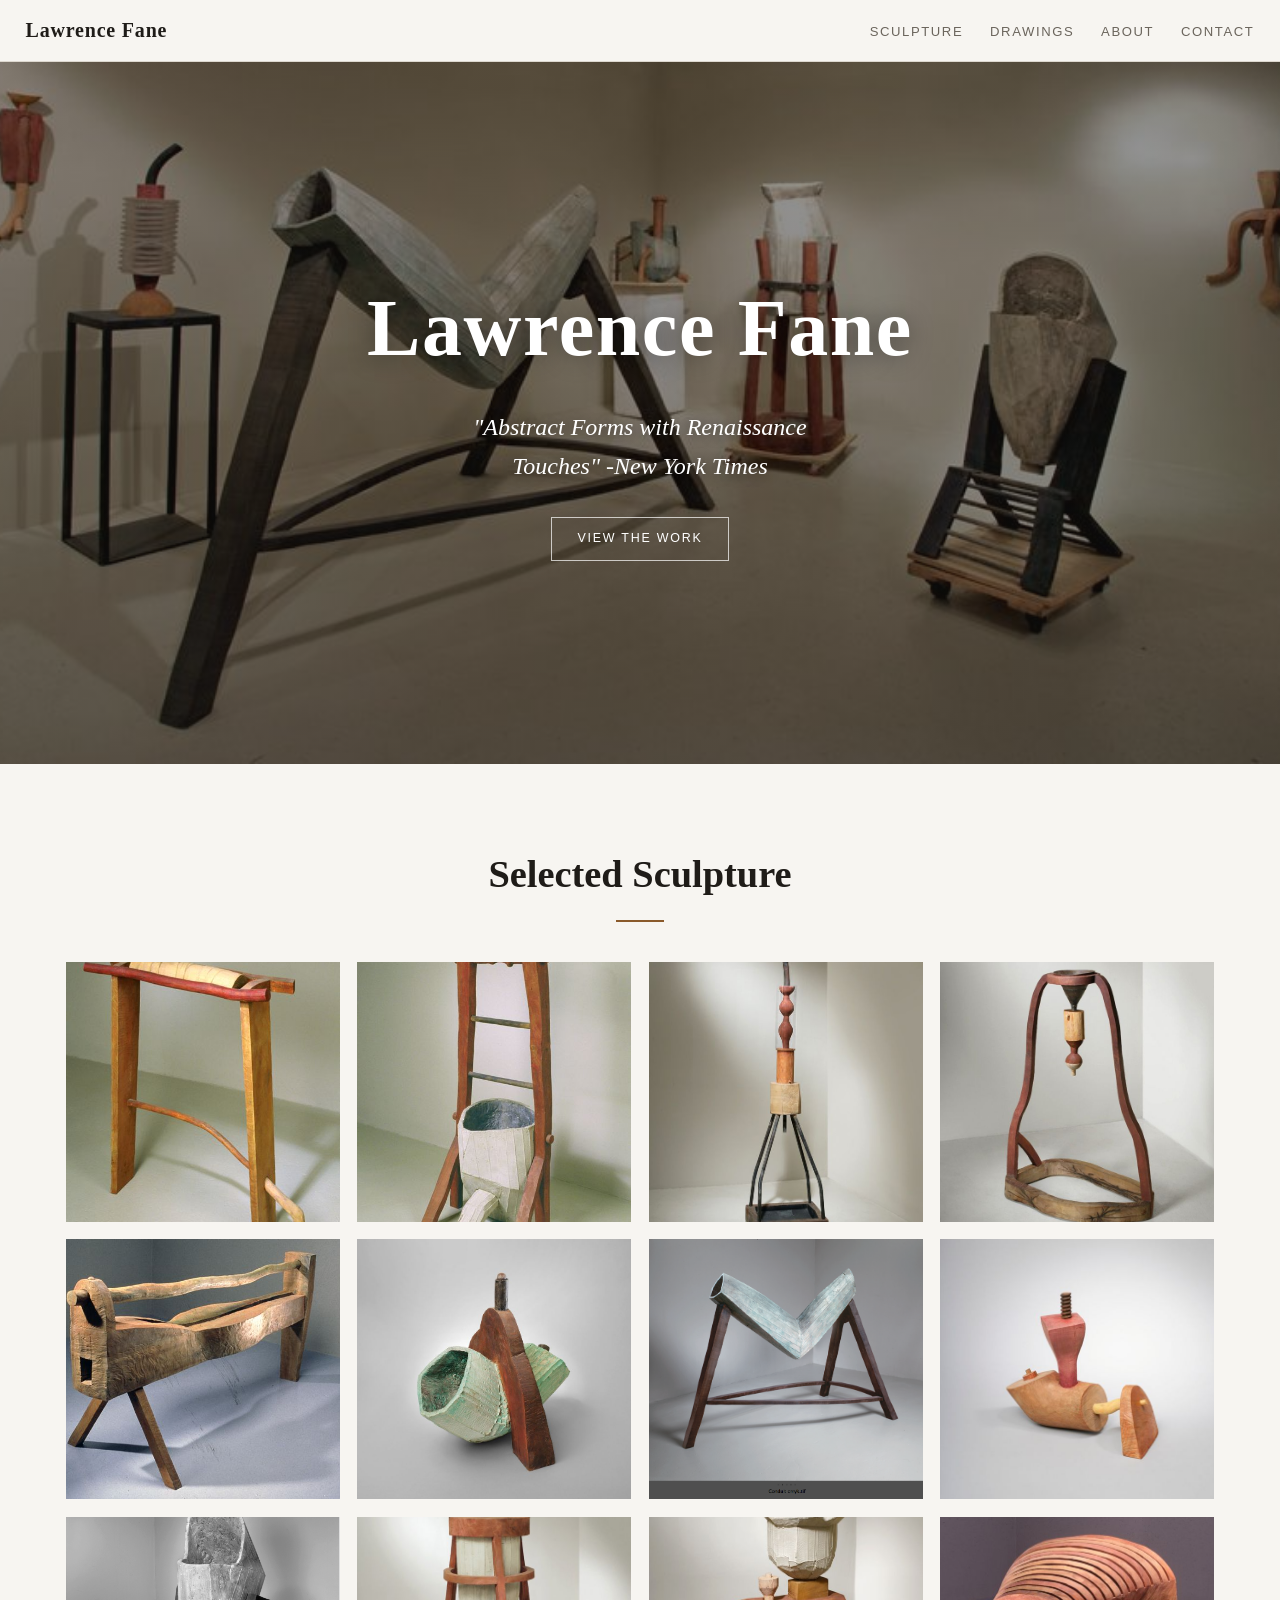
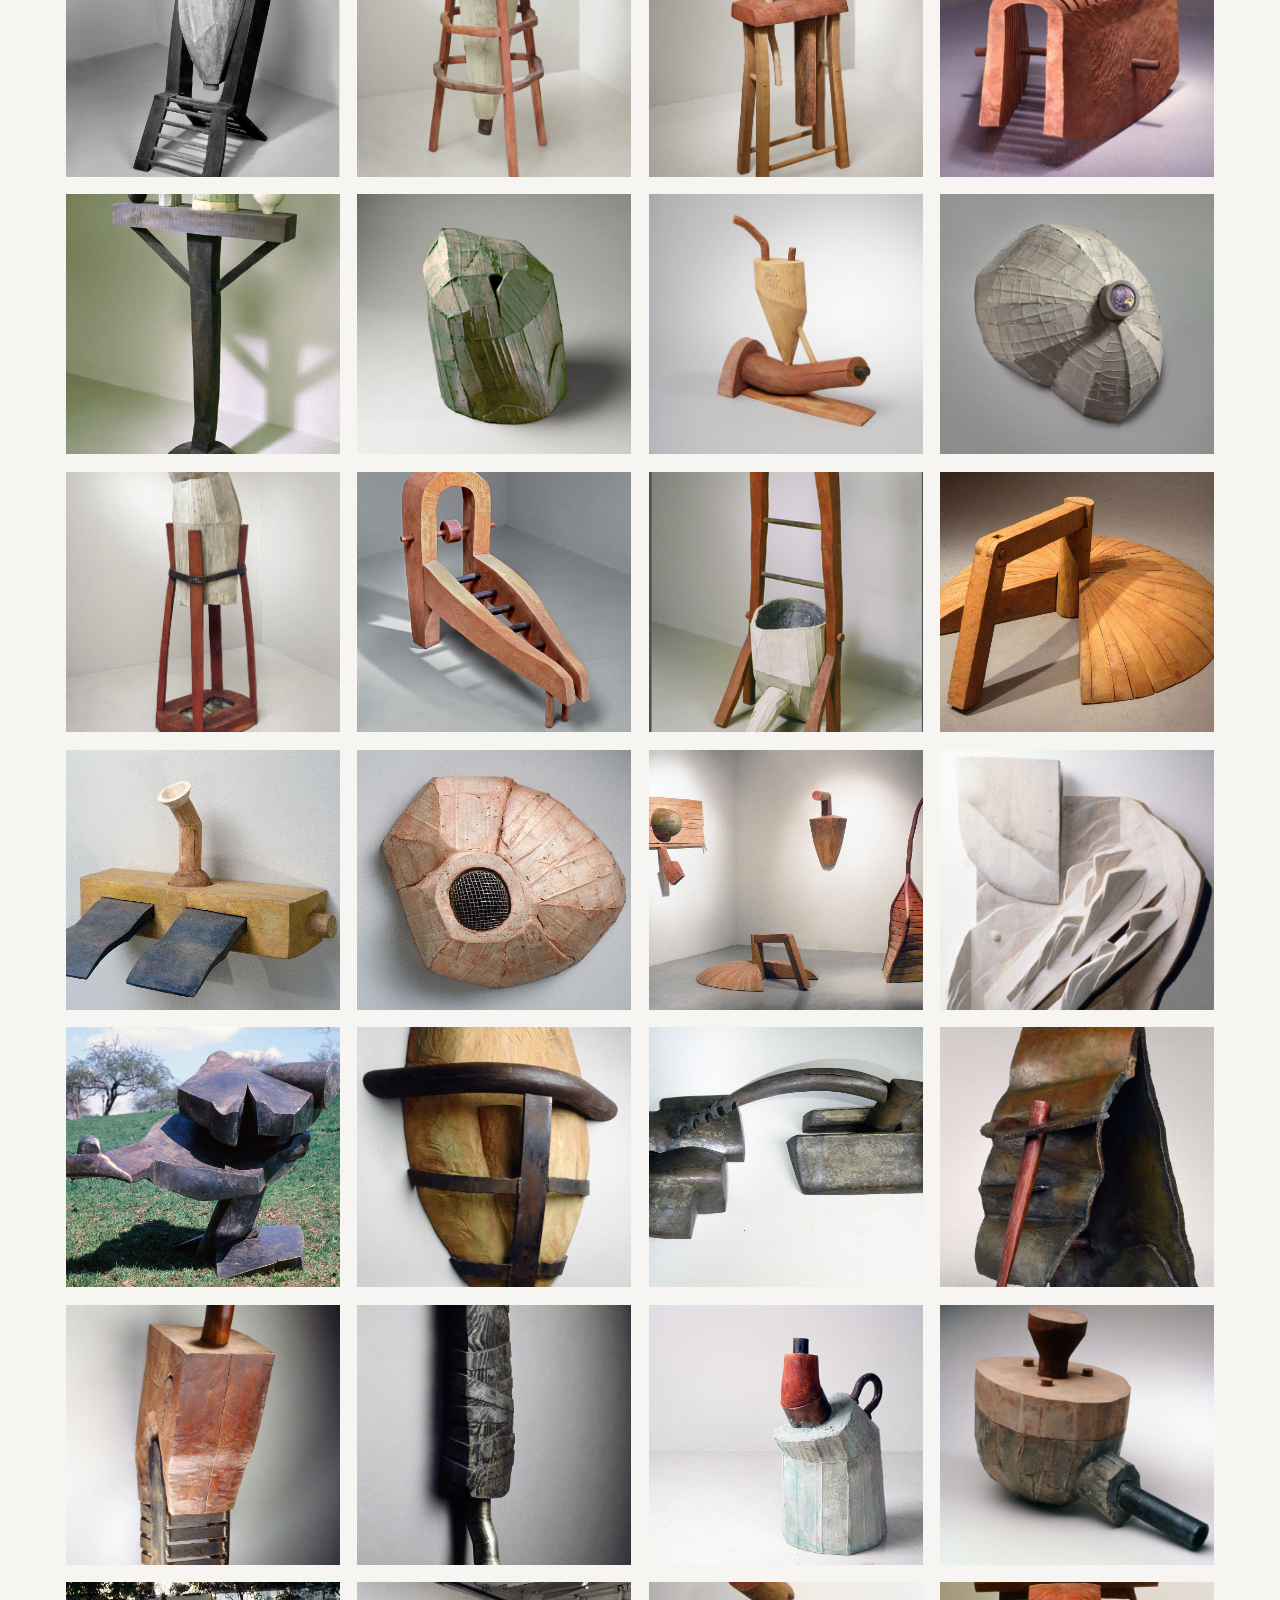
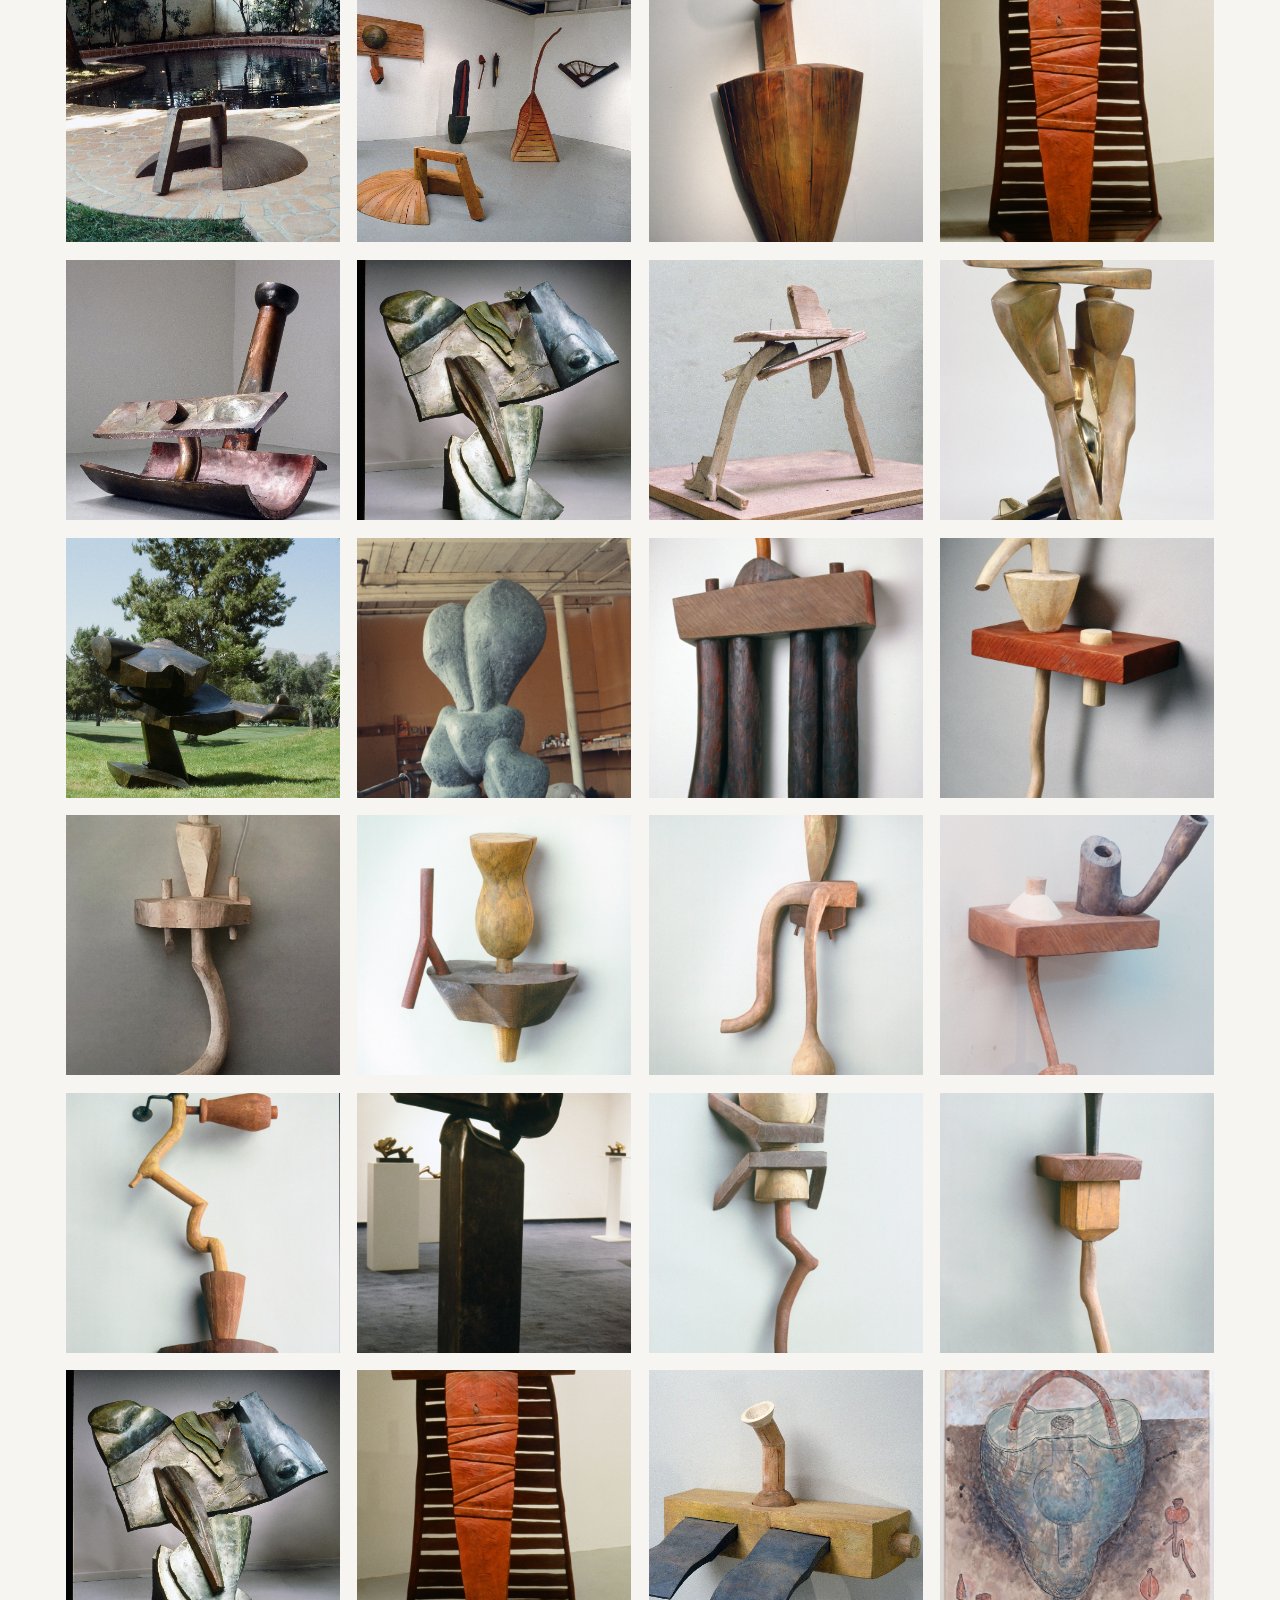
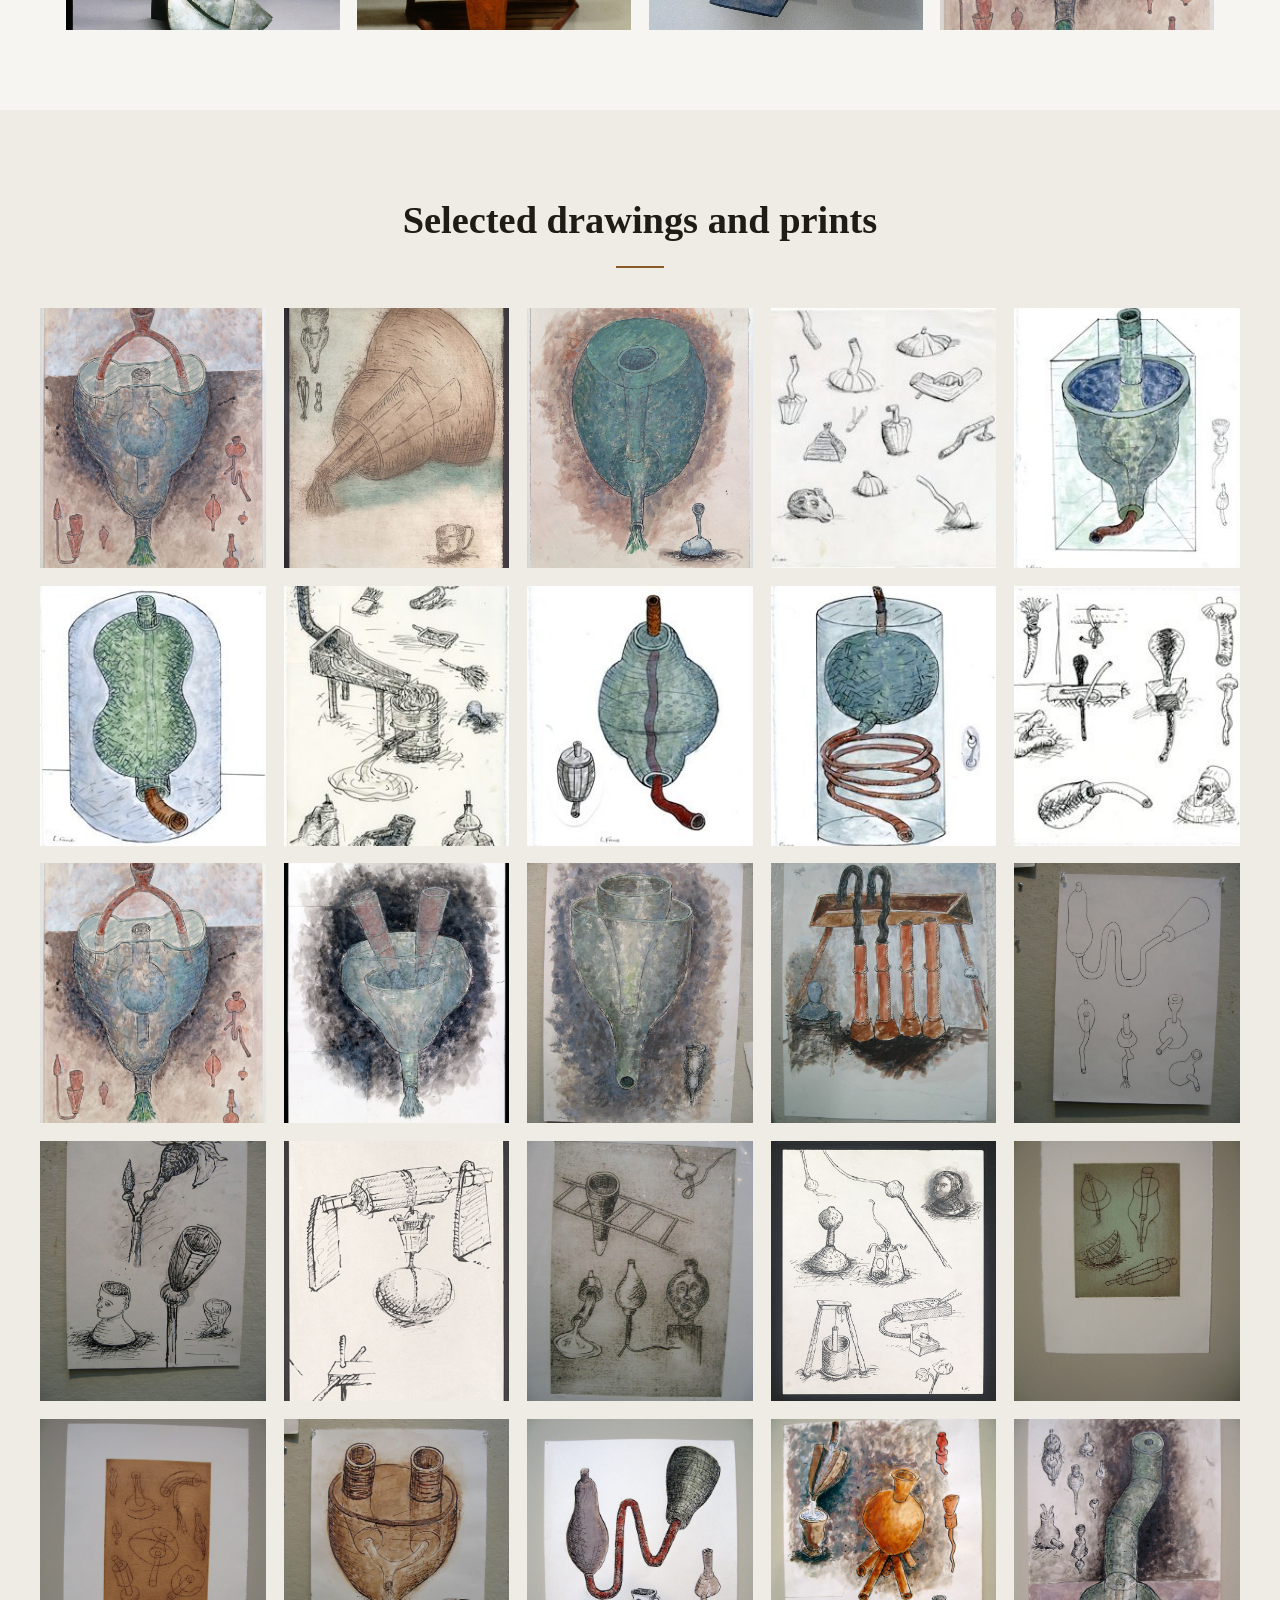
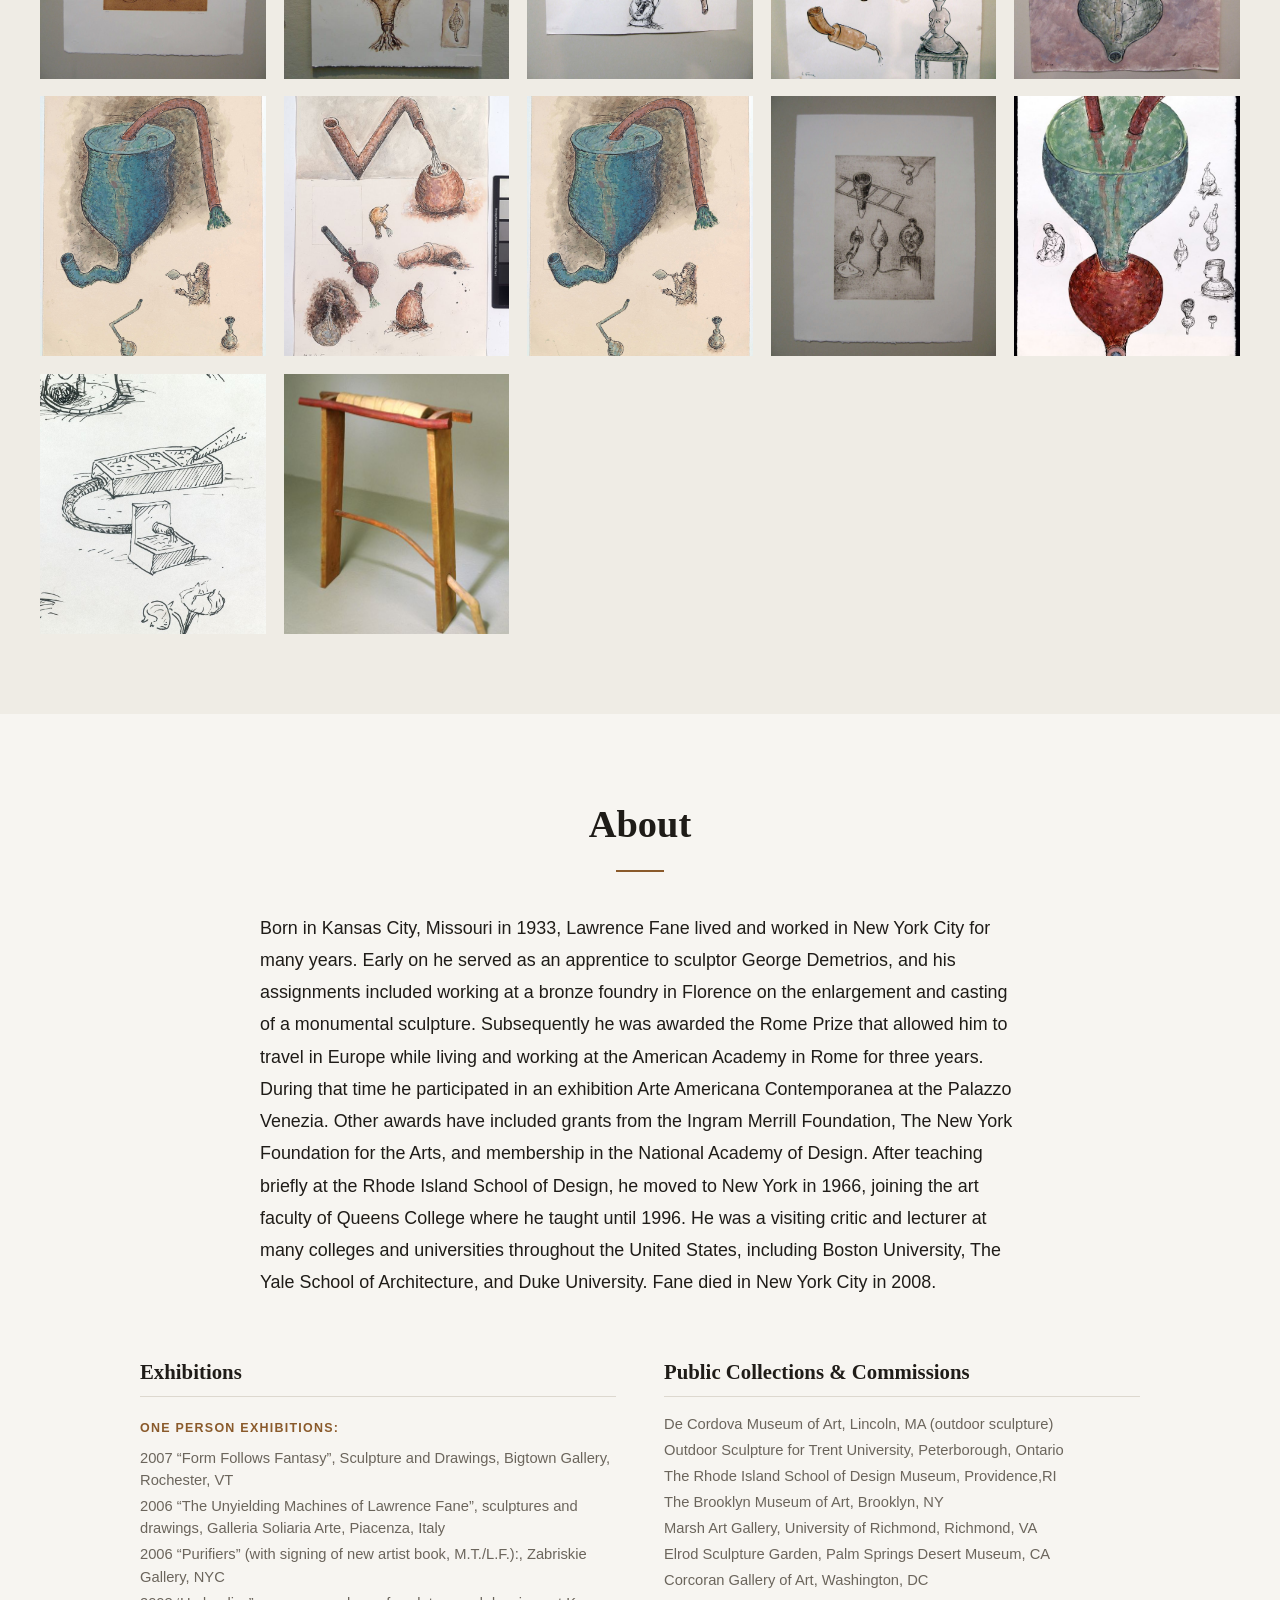
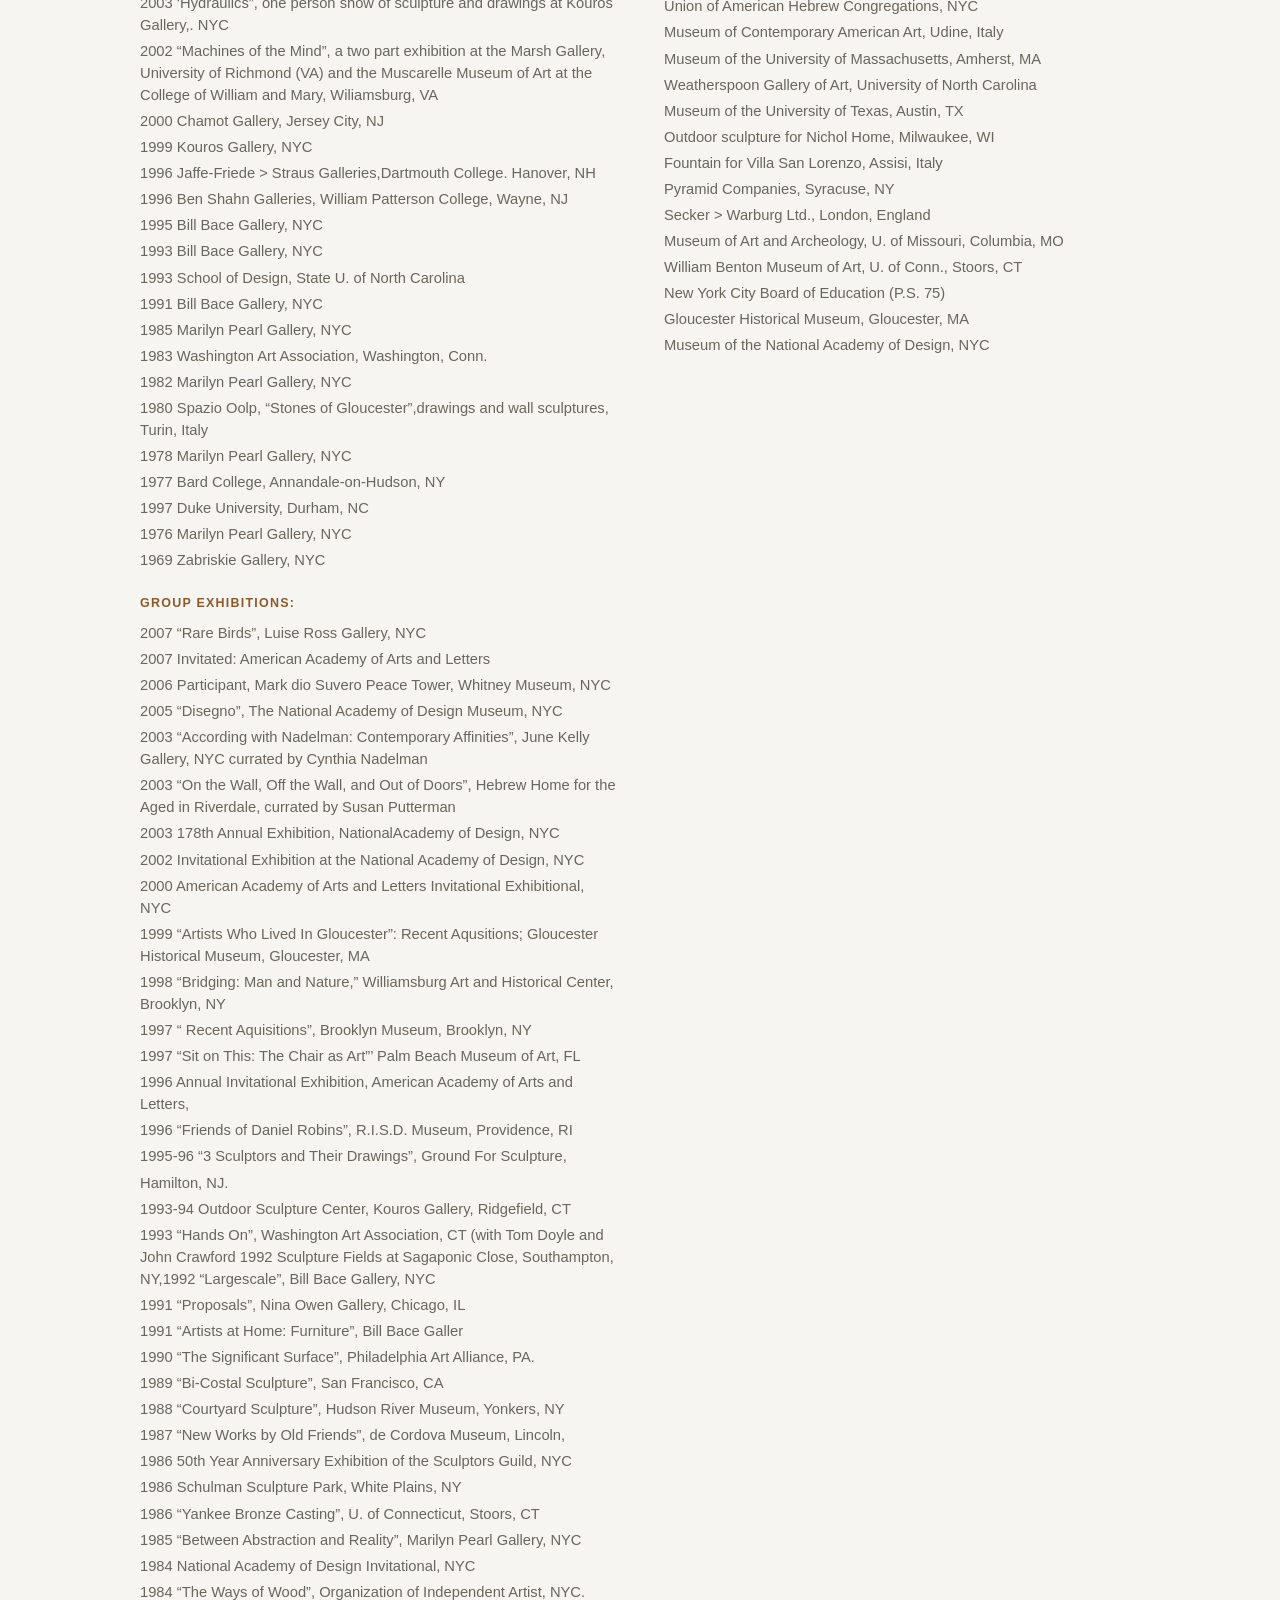
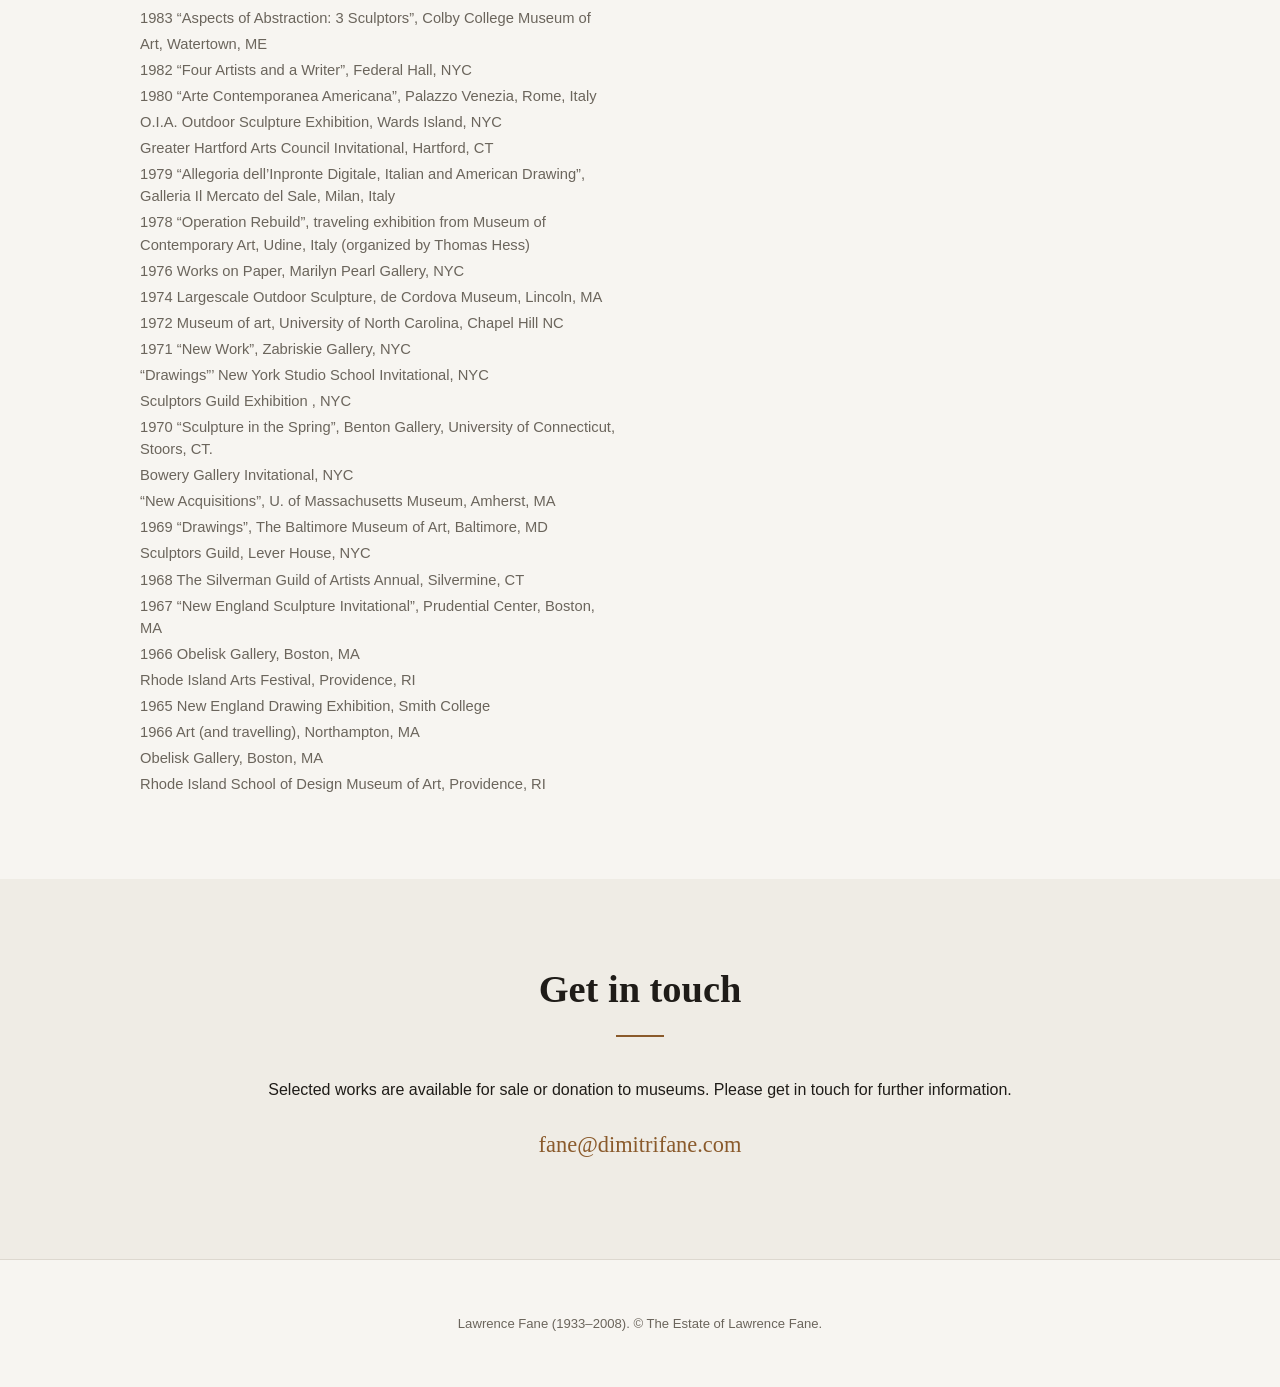
==== docs/index.html @ 4e397dea "Move published site from site/ to docs/ for GitHub Pages Rename site/ to docs/ so GitHub Pages can s" ====
<!DOCTYPE html>
<html lang="en">
<head>
  <meta charset="utf-8">
  <meta name="viewport" content="width=device-width, initial-scale=1">
  <title>Lawrence Fane — Sculptor</title>
  <meta name="description" content="The sculpture and drawings of Lawrence Fane (1933–2008).">
  <link rel="stylesheet" href="styles.css">
</head>
<body>
  <header class="site-header">
    <a class="brand" href="#home">Lawrence Fane</a>
    <nav class="nav">
      <a href="#sculpture">Sculpture</a>
      <a href="#drawings">Drawings</a>
      <a href="#about">About</a>
      <a href="#contact">Contact</a>
    </nav>
  </header>

  <section id="home" class="hero" style="background-image:linear-gradient(rgba(20,18,15,.45),rgba(20,18,15,.55)),url(images/1617497759-556563-studio-show-room-ny-2005.jpg)">
    <div class="hero-inner">
      <h1>Lawrence Fane</h1>
      <p class="tagline">&quot;Abstract Forms with Renaissance Touches&quot; -New York Times</p>
      <a class="cta" href="#sculpture">View the work</a>
    </div>
  </section>

  <main>
    <section id="sculpture" class="section">
      <div class="section-head">
        <h2>Selected Sculpture</h2>
      </div>
      <div class="grid">
      <figure class="tile">
        <img src="images/1763928161-629934-table.jpg" alt="Table" loading="lazy" data-caption="Table">
        <figcaption>Table</figcaption>
      </figure>
      <figure class="tile">
        <img src="images/1763928160-883738-source.jpg" alt="Source" loading="lazy" data-caption="Source">
        <figcaption>Source</figcaption>
      </figure>
      <figure class="tile">
        <img src="images/1763928160-32055-vent-v1.jpg" alt="Vent" loading="lazy" data-caption="Vent">
        <figcaption>Vent</figcaption>
      </figure>
      <figure class="tile">
        <img src="images/1763928160-30028-separator-v1.jpg" alt="Separator" loading="lazy" data-caption="Separator">
        <figcaption>Separator</figcaption>
      </figure>
      <figure class="tile">
        <img src="images/1763928160-441461-taccolasdream.jpg" alt="Taccola&#x27;sDream" loading="lazy" data-caption="Taccola&#x27;sDream">
        <figcaption>Taccola&#x27;sDream</figcaption>
      </figure>
      <figure class="tile">
        <img src="images/1763928160-613163-taccolas-work-v1.jpg" alt="Taccola&#x27;s Work" loading="lazy" data-caption="Taccola&#x27;s Work">
        <figcaption>Taccola&#x27;s Work</figcaption>
      </figure>
      <figure class="tile">
        <img src="images/1763928160-895990-screen-shot-2011-09-23-at-12531-pm.png" alt="Sculpture by Lawrence Fane" loading="lazy">
        
      </figure>
      <figure class="tile">
        <img src="images/1763928160-430524-receiver-1-sml.jpg" alt="Receiver #" loading="lazy" data-caption="Receiver #">
        <figcaption>Receiver #</figcaption>
      </figure>
      <figure class="tile">
        <img src="images/1763928159-835185-screen-shot-2011-09-23-at-12918-pm.png" alt="Sculpture by Lawrence Fane" loading="lazy">
        
      </figure>
      <figure class="tile">
        <img src="images/1763928159-785163-regulator-v1.jpg" alt="Regulator" loading="lazy" data-caption="Regulator">
        <figcaption>Regulator</figcaption>
      </figure>
      <figure class="tile">
        <img src="images/1763928159-564957-collector-v1.jpg" alt="Collector" loading="lazy" data-caption="Collector">
        <figcaption>Collector</figcaption>
      </figure>
      <figure class="tile">
        <img src="images/1763928159-874010-mantel.jpg" alt="Mantel" loading="lazy" data-caption="Mantel">
        <figcaption>Mantel</figcaption>
      </figure>
      <figure class="tile">
        <img src="images/1763928159-189465-colmar.jpg" alt="Colmar" loading="lazy" data-caption="Colmar">
        <figcaption>Colmar</figcaption>
      </figure>
      <figure class="tile">
        <img src="images/1763928159-830282-mount.jpg" alt="Mount" loading="lazy" data-caption="Mount">
        <figcaption>Mount</figcaption>
      </figure>
      <figure class="tile">
        <img src="images/1763928159-213570-receiver-2-sml.jpg" alt="Receiver #" loading="lazy" data-caption="Receiver #">
        <figcaption>Receiver #</figcaption>
      </figure>
      <figure class="tile">
        <img src="images/1763928159-467506-mitre-lr-rgb.jpg" alt="Mitre" loading="lazy" data-caption="Mitre">
        <figcaption>Mitre</figcaption>
      </figure>
      <figure class="tile">
        <img src="images/1763928159-469644-reservoir-v1.jpg" alt="Reservoir" loading="lazy" data-caption="Reservoir">
        <figcaption>Reservoir</figcaption>
      </figure>
      <figure class="tile">
        <img src="images/1763928159-950622-roller.jpg" alt="Roller" loading="lazy" data-caption="Roller">
        <figcaption>Roller</figcaption>
      </figure>
      <figure class="tile">
        <img src="images/1763928159-880736-screen-shot-2011-09-23-at-12613-pm.png" alt="Sculpture by Lawrence Fane" loading="lazy">
        
      </figure>
      <figure class="tile">
        <img src="images/1763928158-630962-center1.jpg" alt="Center" loading="lazy" data-caption="Center">
        <figcaption>Center</figcaption>
      </figure>
      <figure class="tile">
        <img src="images/1617496766-277545-0048.jpg" alt="Sculpture by Lawrence Fane" loading="lazy">
        
      </figure>
      <figure class="tile">
        <img src="images/1617496760-497638-0047.jpg" alt="Sculpture by Lawrence Fane" loading="lazy">
        
      </figure>
      <figure class="tile">
        <img src="images/1617496759-25481-0046.jpg" alt="Sculpture by Lawrence Fane" loading="lazy">
        
      </figure>
      <figure class="tile">
        <img src="images/1617496747-462883-0045.jpg" alt="Sculpture by Lawrence Fane" loading="lazy">
        
      </figure>
      <figure class="tile">
        <img src="images/1617496746-257160-0036.jpg" alt="Sculpture by Lawrence Fane" loading="lazy">
        
      </figure>
      <figure class="tile">
        <img src="images/1617496744-702346-0044.jpg" alt="Sculpture by Lawrence Fane" loading="lazy">
        
      </figure>
      <figure class="tile">
        <img src="images/1617496743-558216-0037.jpg" alt="Sculpture by Lawrence Fane" loading="lazy">
        
      </figure>
      <figure class="tile">
        <img src="images/1617496737-217087-0029.jpg" alt="Sculpture by Lawrence Fane" loading="lazy">
        
      </figure>
      <figure class="tile">
        <img src="images/1617496731-237184-0026.jpg" alt="Sculpture by Lawrence Fane" loading="lazy">
        
      </figure>
      <figure class="tile">
        <img src="images/1650937598-84782.jpg" alt="Sculpture by Lawrence Fane" loading="lazy">
        
      </figure>
      <figure class="tile">
        <img src="images/1617496728-77476-0025.jpg" alt="Sculpture by Lawrence Fane" loading="lazy">
        
      </figure>
      <figure class="tile">
        <img src="images/1617496723-651487-0024.jpg" alt="Sculpture by Lawrence Fane" loading="lazy">
        
      </figure>
      <figure class="tile">
        <img src="images/1617496717-729849-0019.jpg" alt="Sculpture by Lawrence Fane" loading="lazy">
        
      </figure>
      <figure class="tile">
        <img src="images/1617496715-137676-0020.jpg" alt="Sculpture by Lawrence Fane" loading="lazy">
        
      </figure>
      <figure class="tile">
        <img src="images/1617496704-731357-0017.jpg" alt="Sculpture by Lawrence Fane" loading="lazy">
        
      </figure>
      <figure class="tile">
        <img src="images/1617496700-761127-0018.jpg" alt="Sculpture by Lawrence Fane" loading="lazy">
        
      </figure>
      <figure class="tile">
        <img src="images/1617496701-495549-0016.jpg" alt="Sculpture by Lawrence Fane" loading="lazy">
        
      </figure>
      <figure class="tile">
        <img src="images/1617496694-754758-0015.jpg" alt="Sculpture by Lawrence Fane" loading="lazy">
        
      </figure>
      <figure class="tile">
        <img src="images/1617496690-563690-0013.jpg" alt="Sculpture by Lawrence Fane" loading="lazy">
        
      </figure>
      <figure class="tile">
        <img src="images/1617496685-787708-0012.jpg" alt="Sculpture by Lawrence Fane" loading="lazy">
        
      </figure>
      <figure class="tile">
        <img src="images/1617496684-197100-0014.jpg" alt="Sculpture by Lawrence Fane" loading="lazy">
        
      </figure>
      <figure class="tile">
        <img src="images/1617496673-824814-0009.jpg" alt="Sculpture by Lawrence Fane" loading="lazy">
        
      </figure>
      <figure class="tile">
        <img src="images/1617496673-502485-0010.jpg" alt="Sculpture by Lawrence Fane" loading="lazy">
        
      </figure>
      <figure class="tile">
        <img src="images/1617496672-359603-0008.jpg" alt="Sculpture by Lawrence Fane" loading="lazy">
        
      </figure>
      <figure class="tile">
        <img src="images/1617579651-848575-purifier-13.jpg" alt="Purifier" loading="lazy" data-caption="Purifier">
        <figcaption>Purifier</figcaption>
      </figure>
      <figure class="tile">
        <img src="images/1617496665-624727-0006.jpg" alt="Sculpture by Lawrence Fane" loading="lazy">
        
      </figure>
      <figure class="tile">
        <img src="images/1617496664-937687-0005.jpg" alt="Sculpture by Lawrence Fane" loading="lazy">
        
      </figure>
      <figure class="tile">
        <img src="images/1617496662-808093-0007.jpg" alt="Sculpture by Lawrence Fane" loading="lazy">
        
      </figure>
      <figure class="tile">
        <img src="images/1617496652-822922-0004.jpg" alt="Sculpture by Lawrence Fane" loading="lazy">
        
      </figure>
      <figure class="tile">
        <img src="images/1617496654-746639-0003.jpg" alt="Sculpture by Lawrence Fane" loading="lazy">
        
      </figure>
      <figure class="tile">
        <img src="images/1617496652-391137-0001.jpg" alt="Sculpture by Lawrence Fane" loading="lazy">
        
      </figure>
      <figure class="tile">
        <img src="images/1617496652-200580-0002.jpg" alt="Sculpture by Lawrence Fane" loading="lazy">
        
      </figure>
      <figure class="tile">
        <img src="images/1617431534-419358-0015.jpeg" alt="Sculpture by Lawrence Fane" loading="lazy">
        
      </figure>
      <figure class="tile">
        <img src="images/1617431524-292486-0018.jpeg" alt="Sculpture by Lawrence Fane" loading="lazy">
        
      </figure>
      <figure class="tile">
        <img src="images/1617431501-220868-0048.jpeg" alt="Sculpture by Lawrence Fane" loading="lazy">
        
      </figure>
      <figure class="tile">
        <img src="images/1617497004-342850-twin-pipe-vessel.jpg" alt="Sculpture by Lawrence Fane" loading="lazy">
        
      </figure>
      </div>
    </section>

    <section id="drawings" class="section alt">
      <div class="section-head">
        <h2>Selected drawings and prints</h2>
      </div>
      <div class="grid">
      <figure class="tile">
        <img src="images/1617497004-342850-twin-pipe-vessel.jpg" alt="Twin pipe vessel" loading="lazy" data-caption="Twin pipe vessel">
        <figcaption>Twin pipe vessel</figcaption>
      </figure>
      <figure class="tile">
        <img src="images/1617497004-101614-big-drawing.jpg" alt="Big drawing" loading="lazy" data-caption="Big drawing">
        <figcaption>Big drawing</figcaption>
      </figure>
      <figure class="tile">
        <img src="images/1617497004-805594-green-vessel.jpg" alt="Green vessel" loading="lazy" data-caption="Green vessel">
        <figcaption>Green vessel</figcaption>
      </figure>
      <figure class="tile">
        <img src="images/1617496986-470993-drawing4.jpeg" alt="Drawing" loading="lazy" data-caption="Drawing">
        <figcaption>Drawing</figcaption>
      </figure>
      <figure class="tile">
        <img src="images/1617496987-791468-drawing8.jpeg" alt="Drawing" loading="lazy" data-caption="Drawing">
        <figcaption>Drawing</figcaption>
      </figure>
      <figure class="tile">
        <img src="images/1617496987-345144-drawing7.jpeg" alt="Drawing" loading="lazy" data-caption="Drawing">
        <figcaption>Drawing</figcaption>
      </figure>
      <figure class="tile">
        <img src="images/1617496986-7291-drawing2.jpeg" alt="Drawing" loading="lazy" data-caption="Drawing">
        <figcaption>Drawing</figcaption>
      </figure>
      <figure class="tile">
        <img src="images/1617496986-90896-drawing9.jpeg" alt="Drawing" loading="lazy" data-caption="Drawing">
        <figcaption>Drawing</figcaption>
      </figure>
      <figure class="tile">
        <img src="images/1617496986-637010-drawing6.jpeg" alt="Drawing" loading="lazy" data-caption="Drawing">
        <figcaption>Drawing</figcaption>
      </figure>
      <figure class="tile">
        <img src="images/1617496986-106741-drawing5.jpeg" alt="Drawing" loading="lazy" data-caption="Drawing">
        <figcaption>Drawing</figcaption>
      </figure>
      <figure class="tile">
        <img src="images/1617432535-243259-twin-pipe-vessel-green-liquid-lr.jpg" alt="Twin pipe vessel green liquid" loading="lazy" data-caption="Twin pipe vessel green liquid">
        <figcaption>Twin pipe vessel green liquid</figcaption>
      </figure>
      <figure class="tile">
        <img src="images/1617432534-751014-green-funnel-drawing-lr.jpg" alt="Green Funnel drawing" loading="lazy" data-caption="Green Funnel drawing">
        <figcaption>Green Funnel drawing</figcaption>
      </figure>
      <figure class="tile">
        <img src="images/1617432534-718384-img-0781.jpg" alt="Sculpture by Lawrence Fane" loading="lazy">
        
      </figure>
      <figure class="tile">
        <img src="images/1617432534-291505-img-0748.jpg" alt="Sculpture by Lawrence Fane" loading="lazy">
        
      </figure>
      <figure class="tile">
        <img src="images/1617432534-274188-img-0785.jpg" alt="Sculpture by Lawrence Fane" loading="lazy">
        
      </figure>
      <figure class="tile">
        <img src="images/1617432534-540071-img-0786.jpg" alt="Sculpture by Lawrence Fane" loading="lazy">
        
      </figure>
      <figure class="tile">
        <img src="images/1617432534-458597-roller-hoist-drawing-ovrvw-lr-1.jpg" alt="Roller Hoist Drawing lr" loading="lazy" data-caption="Roller Hoist Drawing lr">
        <figcaption>Roller Hoist Drawing lr</figcaption>
      </figure>
      <figure class="tile">
        <img src="images/1617432534-295152-img-0798.jpg" alt="Sculpture by Lawrence Fane" loading="lazy">
        
      </figure>
      <figure class="tile">
        <img src="images/1617432534-790431-larry-fane-mltpl-drwing-lr.jpg" alt="Larry Fane Mltpl Drwing" loading="lazy" data-caption="Larry Fane Mltpl Drwing">
        <figcaption>Larry Fane Mltpl Drwing</figcaption>
      </figure>
      <figure class="tile">
        <img src="images/1617432533-371098-img-0624.jpg" alt="Sculpture by Lawrence Fane" loading="lazy">
        
      </figure>
      <figure class="tile">
        <img src="images/1617432533-183566-img-0629.jpg" alt="Sculpture by Lawrence Fane" loading="lazy">
        
      </figure>
      <figure class="tile">
        <img src="images/1617432533-145600-img-0779.jpg" alt="Sculpture by Lawrence Fane" loading="lazy">
        
      </figure>
      <figure class="tile">
        <img src="images/1617432532-617784-img-0379.jpg" alt="Sculpture by Lawrence Fane" loading="lazy">
        
      </figure>
      <figure class="tile">
        <img src="images/1617432532-507861-img-0378.jpg" alt="Sculpture by Lawrence Fane" loading="lazy">
        
      </figure>
      <figure class="tile">
        <img src="images/1617432532-487041-img-0385.jpg" alt="Sculpture by Lawrence Fane" loading="lazy">
        
      </figure>
      <figure class="tile">
        <img src="images/1617432532-105039-blue-vessel-blower.jpg" alt="Blue Vessel Blower" loading="lazy" data-caption="Blue Vessel Blower">
        <figcaption>Blue Vessel Blower</figcaption>
      </figure>
      <figure class="tile">
        <img src="images/1617432532-255477-fane-drawing-v1.jpg" alt="Fane drawing" loading="lazy" data-caption="Fane drawing">
        <figcaption>Fane drawing</figcaption>
      </figure>
      <figure class="tile">
        <img src="images/1617432532-928781-blue-vessel-blower1.jpg" alt="Blue Vessel Blower(1)" loading="lazy" data-caption="Blue Vessel Blower(1)">
        <figcaption>Blue Vessel Blower(1)</figcaption>
      </figure>
      <figure class="tile">
        <img src="images/1617432533-398916-img-0617.jpg" alt="Sculpture by Lawrence Fane" loading="lazy">
        
      </figure>
      <figure class="tile">
        <img src="images/1617432531-172979-green-brown-drains-lr.jpg" alt="Green _ Brown Drains" loading="lazy" data-caption="Green _ Brown Drains">
        <figcaption>Green _ Brown Drains</figcaption>
      </figure>
      <figure class="tile">
        <img src="images/1617432532-495851-drain-hose-cu-lr.jpg" alt="Drain Hose" loading="lazy" data-caption="Drain Hose">
        <figcaption>Drain Hose</figcaption>
      </figure>
      <figure class="tile">
        <img src="images/1763928161-629934-table.jpg" alt="Sculpture by Lawrence Fane" loading="lazy">
        
      </figure>
      </div>
    </section>

    <section id="about" class="section">
      <div class="section-head">
        <h2>About</h2>
      </div>
      <div class="prose">
        <p class="bio">Born in Kansas City, Missouri in 1933, Lawrence Fane lived and worked in New York City for many years. Early on he served as an apprentice to sculptor George Demetrios, and his assignments included working at a bronze foundry in Florence on the enlargement and casting of a monumental sculpture. Subsequently he was awarded the Rome Prize that allowed him to travel in Europe while living and working at the American Academy in Rome for three years. During that time he participated in an exhibition Arte Americana Contemporanea at the Palazzo Venezia. Other awards have included grants from the Ingram Merrill Foundation, The New York Foundation for the Arts, and membership in the National Academy of Design. After teaching briefly at the Rhode Island School of Design, he moved to New York in 1966, joining the art faculty of Queens College where he taught until 1996. He was a visiting critic and lecturer at many colleges and universities throughout the United States, including Boston University, The Yale School of Architecture, and Duke University. Fane died in New York City in 2008.</p>
      </div>
      <div class="columns">
        <div class="col">
          <h3 class="col-title">Exhibitions</h3>
      <h3 class="subhead">One Person Exhibitions:</h3>
      <p class="entry">2007    “Form Follows Fantasy”, Sculpture and Drawings, Bigtown Gallery, Rochester, VT</p>
      <p class="entry">2006    “The Unyielding Machines of Lawrence Fane”, sculptures and drawings, Galleria Soliaria Arte, Piacenza, Italy</p>
      <p class="entry">2006     “Purifiers” (with signing of new artist book, M.T./L.F.):, Zabriskie Gallery, NYC</p>
      <p class="entry">2003    ‘Hydraulics”, one person show of sculpture and drawings at  Kouros                              Gallery,. NYC</p>
      <p class="entry">2002    “Machines of the Mind”, a two part exhibition at the Marsh Gallery, University of Richmond (VA) and the Muscarelle Museum of Art at the College of William and Mary, Wiliamsburg, VA</p>
      <p class="entry">2000    Chamot Gallery, Jersey City, NJ</p>
      <p class="entry">1999    Kouros Gallery, NYC</p>
      <p class="entry">1996    Jaffe-Friede &gt; Straus Galleries,Dartmouth College. Hanover, NH</p>
      <p class="entry">1996    Ben Shahn Galleries, William Patterson College, Wayne, NJ</p>
      <p class="entry">1995    Bill Bace Gallery, NYC</p>
      <p class="entry">1993    Bill Bace Gallery, NYC</p>
      <p class="entry">1993    School of Design, State U. of North Carolina</p>
      <p class="entry">1991    Bill Bace Gallery, NYC</p>
      <p class="entry">1985    Marilyn Pearl Gallery, NYC</p>
      <p class="entry">1983    Washington Art Association, Washington, Conn.</p>
      <p class="entry">1982    Marilyn Pearl Gallery, NYC</p>
      <p class="entry">1980    Spazio Oolp, “Stones of Gloucester”,drawings and wall sculptures, Turin, Italy</p>
      <p class="entry">1978    Marilyn Pearl Gallery, NYC</p>
      <p class="entry">1977    Bard College, Annandale-on-Hudson, NY</p>
      <p class="entry">1997    Duke University, Durham, NC</p>
      <p class="entry">1976    Marilyn Pearl Gallery, NYC</p>
      <p class="entry">1969    Zabriskie Gallery, NYC</p>
      <h3 class="subhead">Group Exhibitions:</h3>
      <p class="entry">2007    “Rare Birds”, Luise Ross Gallery, NYC</p>
      <p class="entry">2007    Invitated: American Academy of Arts and Letters</p>
      <p class="entry">2006    Participant, Mark dio Suvero Peace Tower, Whitney Museum, NYC</p>
      <p class="entry">2005    “Disegno”, The National Academy of Design Museum, NYC</p>
      <p class="entry">2003    “According with Nadelman: Contemporary Affinities”, June Kelly Gallery, NYC currated by Cynthia Nadelman</p>
      <p class="entry">2003    “On the Wall, Off the Wall, and Out of Doors”, Hebrew Home for the Aged in Riverdale, currated by Susan Putterman</p>
      <p class="entry">2003    178th Annual Exhibition, NationalAcademy of Design, NYC</p>
      <p class="entry">2002    Invitational Exhibition at the National Academy of Design, NYC</p>
      <p class="entry">2000    American Academy of Arts and Letters Invitational Exhibitional, NYC</p>
      <p class="entry">1999    “Artists Who Lived In Gloucester”: Recent Aqusitions; Gloucester Historical Museum, Gloucester, MA</p>
      <p class="entry">1998    “Bridging: Man and Nature,”  Williamsburg Art and Historical Center, Brooklyn, NY</p>
      <p class="entry">1997    “ Recent  Aquisitions”, Brooklyn Museum, Brooklyn, NY</p>
      <p class="entry">1997    “Sit on This: The Chair as Art”’ Palm Beach Museum of Art, FL</p>
      <p class="entry">1996    Annual Invitational Exhibition, American Academy of Arts and Letters,</p>
      <p class="entry">1996                          “Friends of Daniel Robins”, R.I.S.D. Museum, Providence, RI</p>
      <p class="entry">1995-96    “3 Sculptors and Their  Drawings”, Ground For Sculpture,</p>
      <p class="entry">Hamilton, NJ.</p>
      <p class="entry">1993-94    Outdoor Sculpture Center, Kouros Gallery, Ridgefield, CT</p>
      <p class="entry">1993    “Hands On”, Washington Art Association, CT (with Tom Doyle and         John Crawford 1992    Sculpture Fields at Sagaponic Close, Southampton, NY,1992    “Largescale”, Bill Bace Gallery, NYC</p>
      <p class="entry">1991    “Proposals”, Nina Owen Gallery, Chicago, IL</p>
      <p class="entry">1991    “Artists at Home: Furniture”, Bill Bace Galler</p>
      <p class="entry">1990    “The Significant Surface”, Philadelphia Art Alliance, PA.</p>
      <p class="entry">1989    “Bi-Costal Sculpture”, San Francisco, CA</p>
      <p class="entry">1988    “Courtyard Sculpture”, Hudson River Museum, Yonkers, NY</p>
      <p class="entry">1987    “New Works by Old Friends”, de Cordova Museum, Lincoln,</p>
      <p class="entry">1986                          50th Year Anniversary Exhibition of the Sculptors Guild, NYC</p>
      <p class="entry">1986    Schulman Sculpture Park, White Plains, NY</p>
      <p class="entry">1986    “Yankee Bronze Casting”, U. of Connecticut, Stoors, CT</p>
      <p class="entry">1985    “Between Abstraction  and Reality”, Marilyn Pearl Gallery, NYC</p>
      <p class="entry">1984                          National Academy of Design Invitational, NYC</p>
      <p class="entry">1984    “The Ways of Wood”, Organization of Independent Artist, NYC.</p>
      <p class="entry">1983    “Aspects of Abstraction: 3 Sculptors”, Colby College Museum of</p>
      <p class="entry">Art, Watertown, ME</p>
      <p class="entry">1982    “Four Artists and a Writer”, Federal Hall, NYC</p>
      <p class="entry">1980    “Arte Contemporanea Americana”, Palazzo Venezia, Rome, Italy</p>
      <p class="entry">O.I.A. Outdoor Sculpture Exhibition, Wards Island, NYC</p>
      <p class="entry">Greater Hartford Arts Council  Invitational, Hartford, CT</p>
      <p class="entry">1979    “Allegoria dell’Inpronte Digitale, Italian and American Drawing”, Galleria Il Mercato del Sale, Milan, Italy</p>
      <p class="entry">1978    “Operation Rebuild”, traveling exhibition from Museum of Contemporary Art, Udine, Italy (organized by Thomas Hess)</p>
      <p class="entry">1976    Works on Paper, Marilyn Pearl Gallery, NYC</p>
      <p class="entry">1974    Largescale Outdoor Sculpture, de Cordova Museum, Lincoln, MA</p>
      <p class="entry">1972    Museum of art, University of North Carolina, Chapel Hill NC</p>
      <p class="entry">1971    “New Work”, Zabriskie Gallery, NYC</p>
      <p class="entry">“Drawings”’ New York Studio School Invitational, NYC</p>
      <p class="entry">Sculptors Guild Exhibition , NYC</p>
      <p class="entry">1970    “Sculpture in the Spring”, Benton Gallery, University of Connecticut, Stoors, CT.</p>
      <p class="entry">Bowery Gallery Invitational, NYC</p>
      <p class="entry">“New Acquisitions”, U. of Massachusetts Museum, Amherst, MA</p>
      <p class="entry">1969    “Drawings”, The Baltimore Museum of Art, Baltimore, MD</p>
      <p class="entry">Sculptors Guild, Lever House, NYC</p>
      <p class="entry">1968    The Silverman Guild of Artists Annual, Silvermine, CT</p>
      <p class="entry">1967    “New England Sculpture Invitational”, Prudential Center, Boston, MA</p>
      <p class="entry">1966    Obelisk Gallery, Boston, MA</p>
      <p class="entry">Rhode Island Arts Festival, Providence, RI</p>
      <p class="entry">1965    New England Drawing Exhibition, Smith College</p>
      <p class="entry">1966                          Art  (and travelling), Northampton, MA</p>
      <p class="entry">Obelisk Gallery, Boston, MA</p>
      <p class="entry">Rhode Island School of Design Museum of Art, Providence, RI</p>
        </div>
        <div class="col">
          <h3 class="col-title">Public Collections &amp; Commissions</h3>
      <p class="entry">De Cordova Museum of Art, Lincoln, MA (outdoor sculpture)</p>
      <p class="entry">Outdoor Sculpture for Trent University, Peterborough, Ontario</p>
      <p class="entry">The Rhode Island School of Design Museum, Providence,RI</p>
      <p class="entry">The Brooklyn Museum of Art, Brooklyn, NY</p>
      <p class="entry">Marsh Art Gallery, University of Richmond, Richmond, VA</p>
      <p class="entry">Elrod Sculpture Garden, Palm Springs Desert Museum, CA</p>
      <p class="entry">Corcoran Gallery of Art, Washington, DC</p>
      <p class="entry">Union of American Hebrew Congregations, NYC</p>
      <p class="entry">Museum of Contemporary American Art, Udine, Italy</p>
      <p class="entry">Museum of the University of Massachusetts, Amherst, MA</p>
      <p class="entry">Weatherspoon Gallery of Art, University of North Carolina</p>
      <p class="entry">Museum of the University of Texas, Austin, TX</p>
      <p class="entry">Outdoor sculpture for Nichol Home, Milwaukee, WI</p>
      <p class="entry">Fountain for Villa San Lorenzo, Assisi, Italy</p>
      <p class="entry">Pyramid Companies, Syracuse, NY</p>
      <p class="entry">Secker &gt; Warburg Ltd., London, England</p>
      <p class="entry">Museum of Art and Archeology, U. of Missouri, Columbia,  MO</p>
      <p class="entry">William Benton Museum of Art, U. of Conn., Stoors, CT</p>
      <p class="entry">New York City Board of Education (P.S. 75)</p>
      <p class="entry">Gloucester Historical Museum, Gloucester, MA</p>
      <p class="entry">Museum of the National Academy of Design, NYC</p>
        </div>
      </div>
    </section>

    <section id="contact" class="section alt">
      <div class="section-head">
        <h2>Get in touch</h2>
      </div>
      <div class="prose contact">
        <p>Selected works are available for sale or donation to museums. Please get in touch for further information.</p>
        <p class="email-link"><a href="mailto:fane@dimitrifane.com">fane@dimitrifane.com</a></p>
      </div>
    </section>
  </main>

  <footer class="site-footer">
    <p>Lawrence Fane (1933–2008). &copy; The Estate of Lawrence Fane.</p>
  </footer>

  <!-- Lightbox -->
  <div class="lightbox" id="lightbox" hidden>
    <button class="lb-close" aria-label="Close">&times;</button>
    <button class="lb-prev" aria-label="Previous">&#8249;</button>
    <img class="lb-img" id="lb-img" alt="">
    <button class="lb-next" aria-label="Next">&#8250;</button>
    <div class="lb-caption" id="lb-caption"></div>
  </div>

  <script src="app.js"></script>
</body>
</html>
---- docs/styles.css ----
:root{
  --bg:#f7f5f1;
  --bg-alt:#efece5;
  --ink:#1f1c18;
  --muted:#6b655c;
  --accent:#8a5a2b;
  --line:#ddd8cf;
  --serif:"Iowan Old Style","Palatino Linotype",Palatino,Georgia,"Times New Roman",serif;
  --sans:-apple-system,BlinkMacSystemFont,"Segoe UI",Roboto,Helvetica,Arial,sans-serif;
}
*{box-sizing:border-box}
html{scroll-behavior:smooth}
body{
  margin:0;background:var(--bg);color:var(--ink);
  font-family:var(--sans);line-height:1.6;
  -webkit-font-smoothing:antialiased;
}
img{display:block;max-width:100%}

/* Header */
.site-header{
  position:sticky;top:0;z-index:50;
  display:flex;align-items:center;justify-content:space-between;
  padding:.9rem 1.6rem;
  background:rgba(247,245,241,.92);backdrop-filter:blur(8px);
  border-bottom:1px solid var(--line);
}
.brand{
  font-family:var(--serif);font-size:1.25rem;letter-spacing:.04em;
  color:var(--ink);text-decoration:none;font-weight:600;
}
.nav a{
  color:var(--muted);text-decoration:none;margin-left:1.4rem;
  font-size:.82rem;text-transform:uppercase;letter-spacing:.12em;
  transition:color .2s;
}
.nav a:hover{color:var(--accent)}

/* Hero */
.hero{
  min-height:78vh;display:flex;align-items:center;justify-content:center;
  text-align:center;color:#fff;background-size:cover;background-position:center;
  padding:4rem 1.5rem;
}
.hero-inner{max-width:760px}
.hero h1{
  font-family:var(--serif);font-weight:600;
  font-size:clamp(2.6rem,7vw,5rem);margin:0;letter-spacing:.02em;
  text-shadow:0 2px 24px rgba(0,0,0,.4);
}
.tagline{
  font-family:var(--serif);font-style:italic;
  font-size:clamp(1.05rem,2.4vw,1.5rem);margin:1rem auto 2rem;
  max-width:34ch;text-shadow:0 1px 12px rgba(0,0,0,.5);
}
.cta{
  display:inline-block;color:#fff;text-decoration:none;
  border:1px solid rgba(255,255,255,.7);padding:.7rem 1.6rem;
  text-transform:uppercase;letter-spacing:.14em;font-size:.78rem;
  transition:background .2s,color .2s;
}
.cta:hover{background:#fff;color:var(--ink)}

/* Sections */
.section{padding:5rem 1.6rem;max-width:1200px;margin:0 auto}
.section.alt{background:var(--bg-alt);max-width:none}
.section.alt > *{max-width:1200px;margin-left:auto;margin-right:auto}
.section-head{margin-bottom:2.5rem;text-align:center}
.section-head h2{
  font-family:var(--serif);font-weight:600;
  font-size:clamp(1.7rem,4vw,2.4rem);margin:0;
}
.section-head h2::after{
  content:"";display:block;width:48px;height:2px;background:var(--accent);
  margin:.9rem auto 0;
}

/* Galleries */
.grid{
  display:grid;gap:1.1rem;
  grid-template-columns:repeat(auto-fill,minmax(220px,1fr));
}
.tile{margin:0;cursor:zoom-in;overflow:hidden;background:#e7e2d9;position:relative}
.tile img{
  width:100%;height:260px;object-fit:cover;
  transition:transform .5s ease,filter .3s;
}
.tile:hover img{transform:scale(1.05);filter:brightness(1.04)}
.tile figcaption{
  position:absolute;left:0;right:0;bottom:0;
  font-family:var(--serif);font-style:italic;font-size:.9rem;
  color:#fff;padding:1.4rem .8rem .6rem;
  background:linear-gradient(transparent,rgba(0,0,0,.65));
  opacity:0;transform:translateY(6px);transition:opacity .3s,transform .3s;
}
.tile:hover figcaption{opacity:1;transform:none}

/* Prose */
.prose{max-width:760px;margin:0 auto}
.bio{font-size:1.12rem;line-height:1.8}
.columns{
  display:grid;gap:3rem;grid-template-columns:1fr 1fr;
  max-width:1000px;margin:3.5rem auto 0;
}
.col-title{
  font-family:var(--serif);font-size:1.3rem;margin:0 0 1rem;
  padding-bottom:.5rem;border-bottom:1px solid var(--line);
}
.subhead{
  font-family:var(--sans);text-transform:uppercase;letter-spacing:.1em;
  font-size:.78rem;color:var(--accent);margin:1.4rem 0 .5rem;
}
.entry{margin:.25rem 0;font-size:.92rem;color:var(--muted);line-height:1.5}

/* Contact */
.contact{text-align:center}
.email-link{margin-top:1.5rem}
.email-link a{
  font-family:var(--serif);font-size:1.4rem;color:var(--accent);
  text-decoration:none;border-bottom:1px solid transparent;transition:border-color .2s;
}
.email-link a:hover{border-bottom-color:var(--accent)}

/* Footer */
.site-footer{
  text-align:center;padding:2.5rem 1.6rem;color:var(--muted);
  font-size:.82rem;border-top:1px solid var(--line);
}

/* Lightbox */
.lightbox{
  position:fixed;inset:0;z-index:100;
  display:flex;align-items:center;justify-content:center;
  background:rgba(15,13,11,.94);
}
.lightbox[hidden]{display:none}
.lb-img{
  max-width:88vw;max-height:82vh;object-fit:contain;
  box-shadow:0 10px 60px rgba(0,0,0,.6);
}
.lb-caption{
  position:absolute;bottom:4vh;left:0;right:0;text-align:center;
  color:#eee;font-family:var(--serif);font-style:italic;font-size:1.05rem;
}
.lb-close,.lb-prev,.lb-next{
  position:absolute;background:none;border:0;color:#fff;cursor:pointer;
  font-size:2.6rem;line-height:1;opacity:.8;transition:opacity .2s;padding:1rem;
}
.lb-close:hover,.lb-prev:hover,.lb-next:hover{opacity:1}
.lb-close{top:1rem;right:1.4rem;font-size:2.2rem}
.lb-prev{left:1rem}
.lb-next{right:1rem}

@media (max-width:680px){
  .columns{grid-template-columns:1fr;gap:2rem}
  .tile img{height:200px}
  .nav a{margin-left:.9rem}
  .section{padding:3.5rem 1.1rem}
}
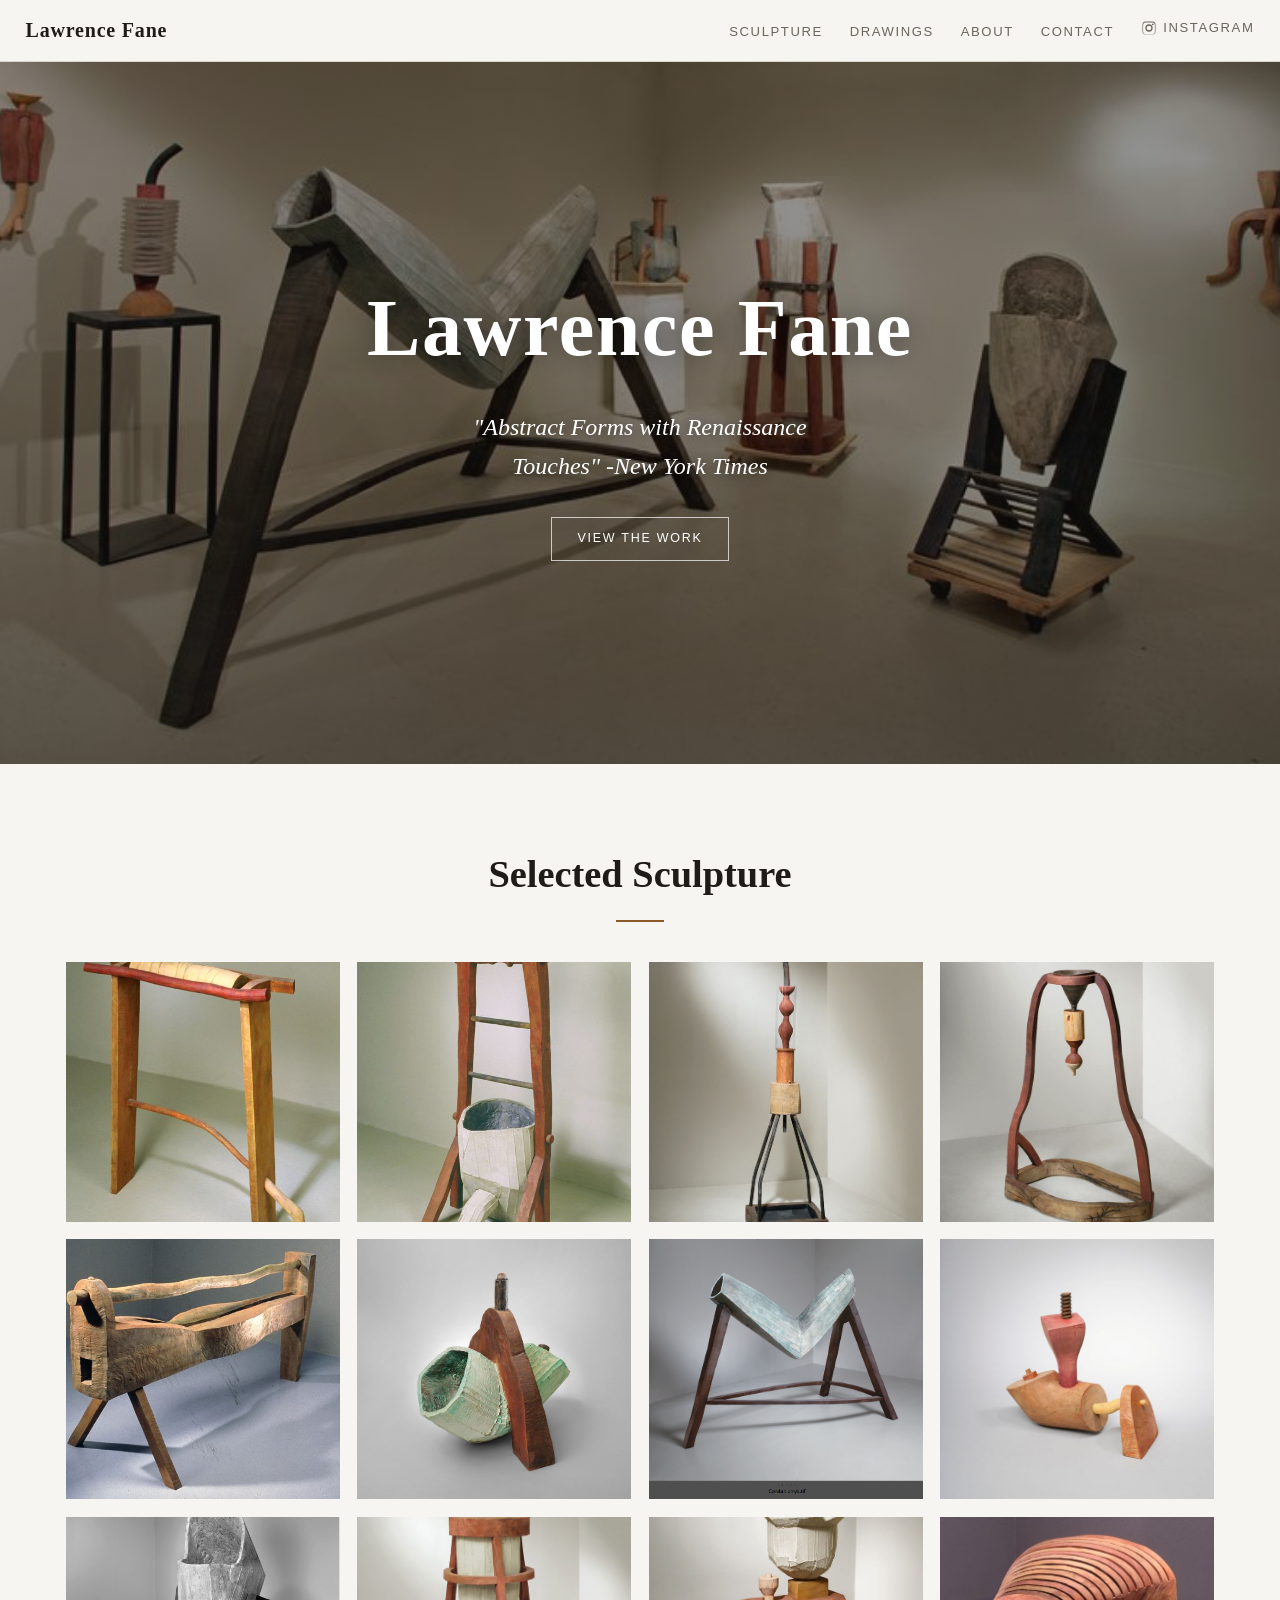
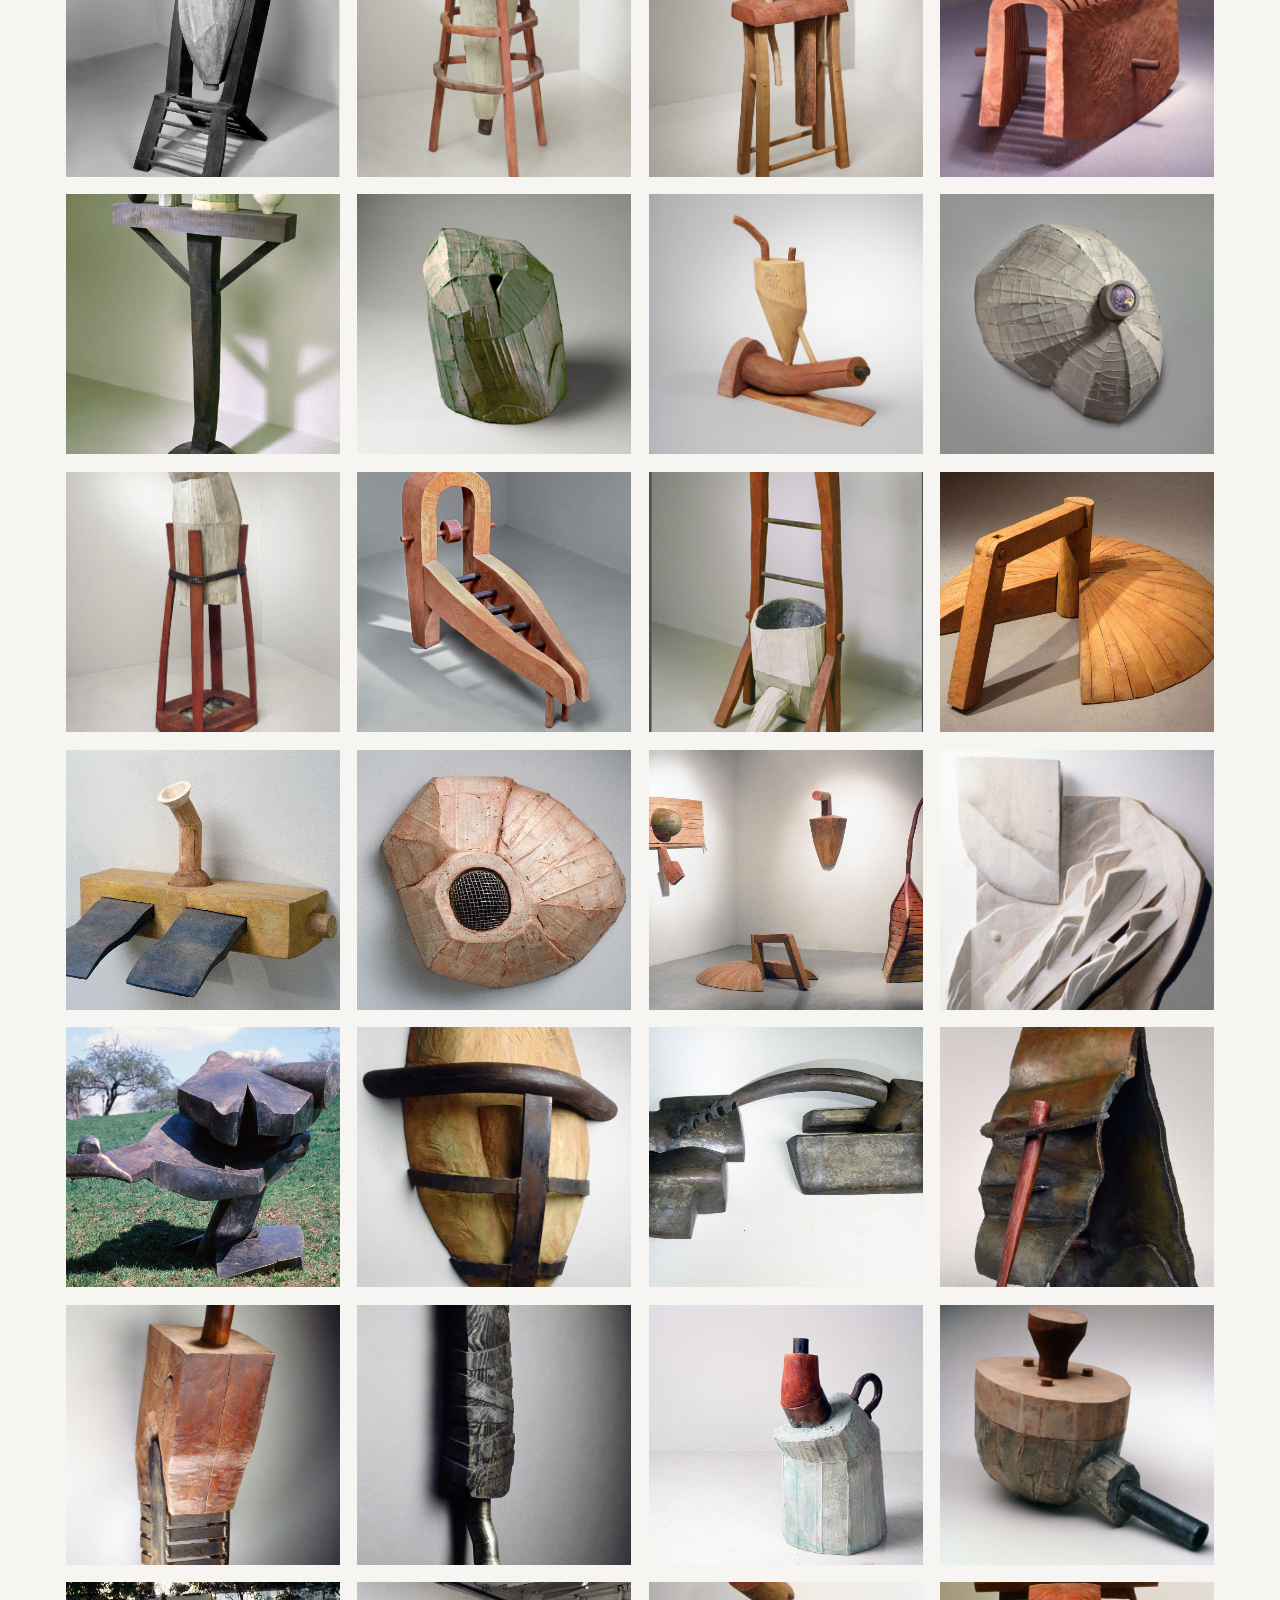
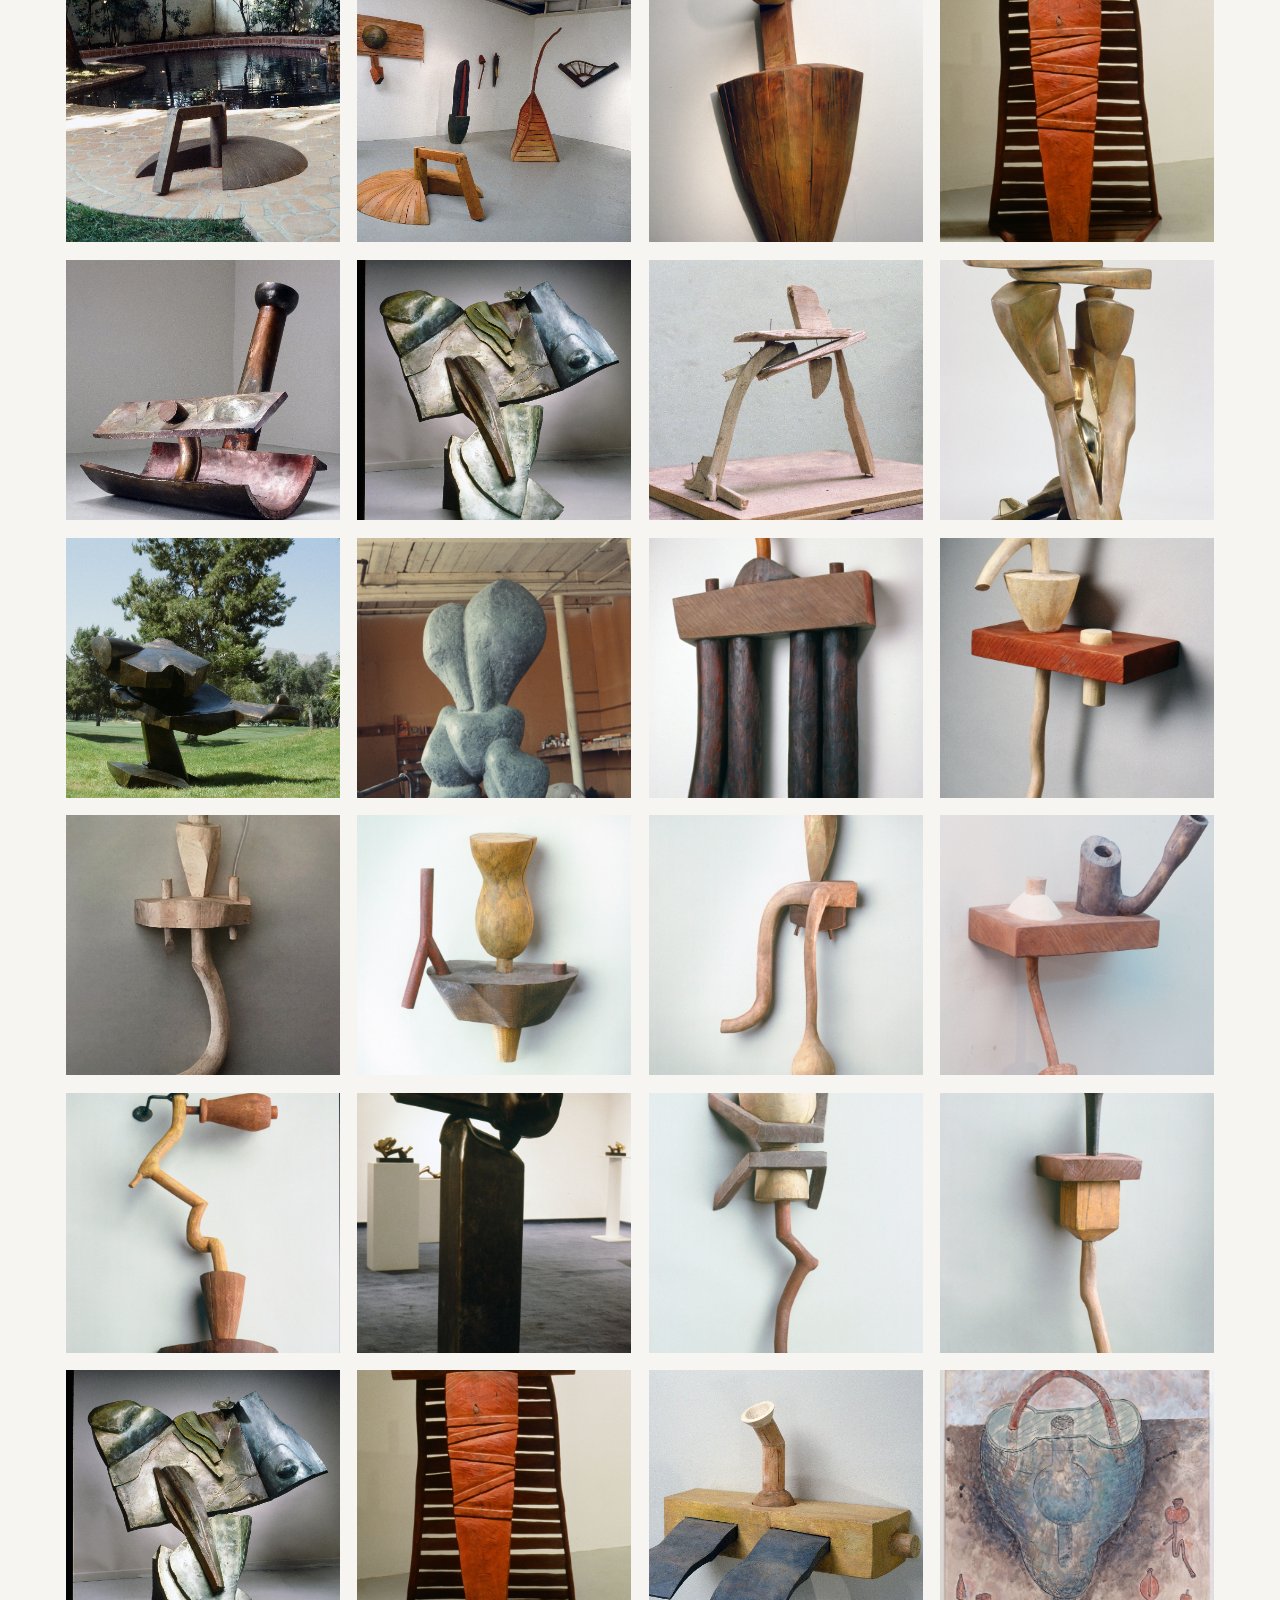
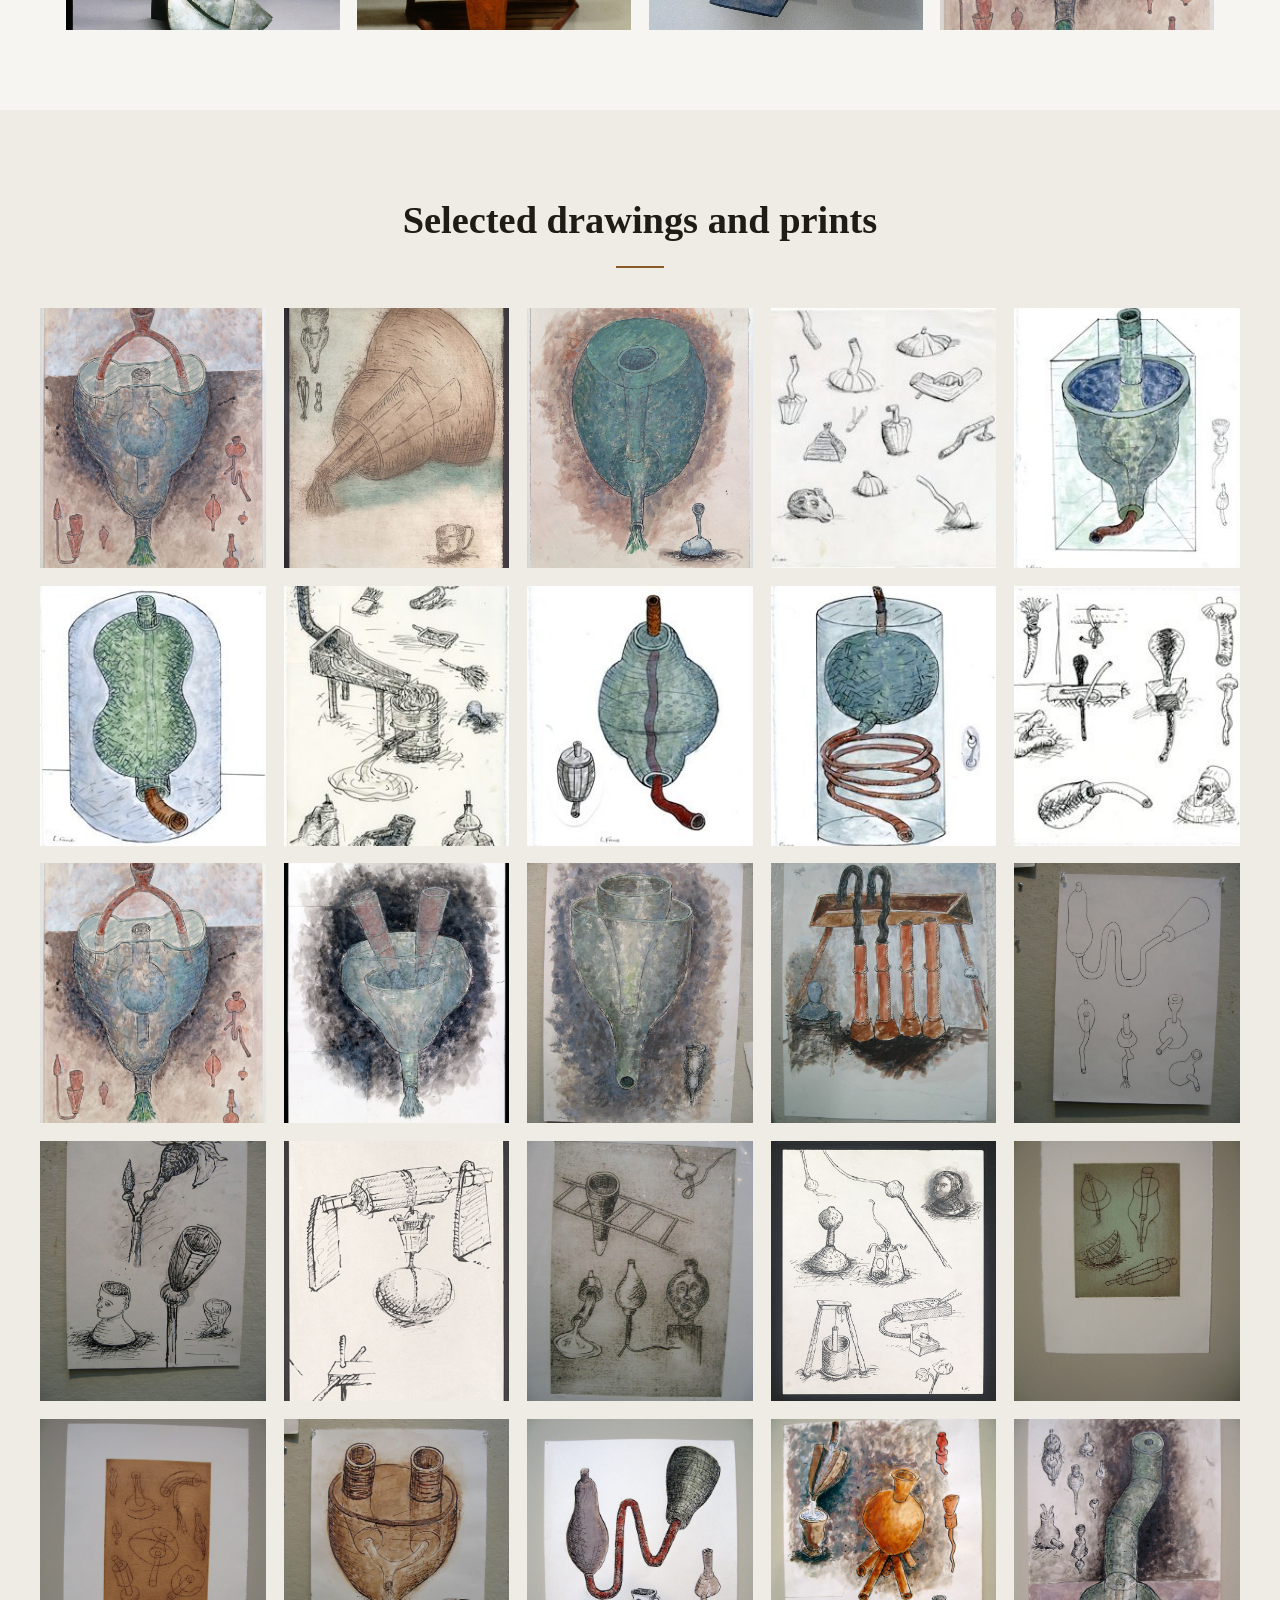
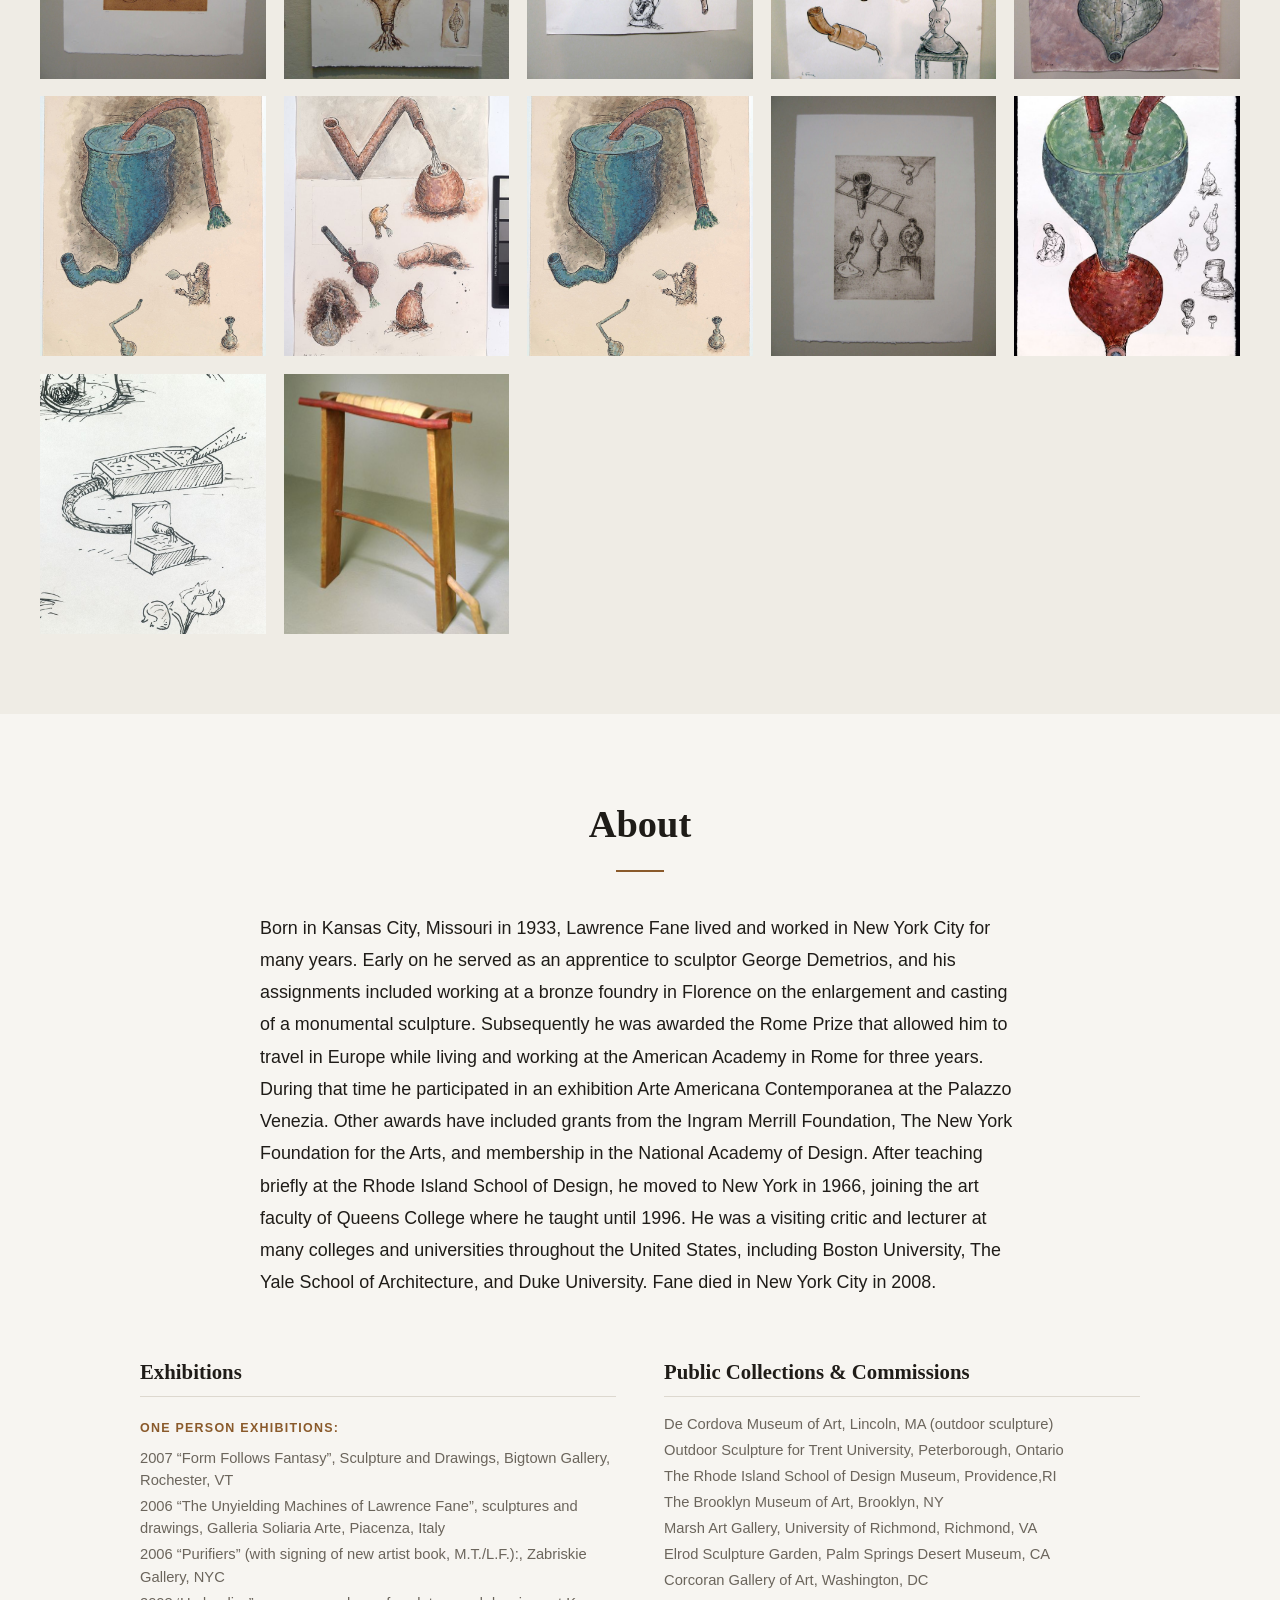
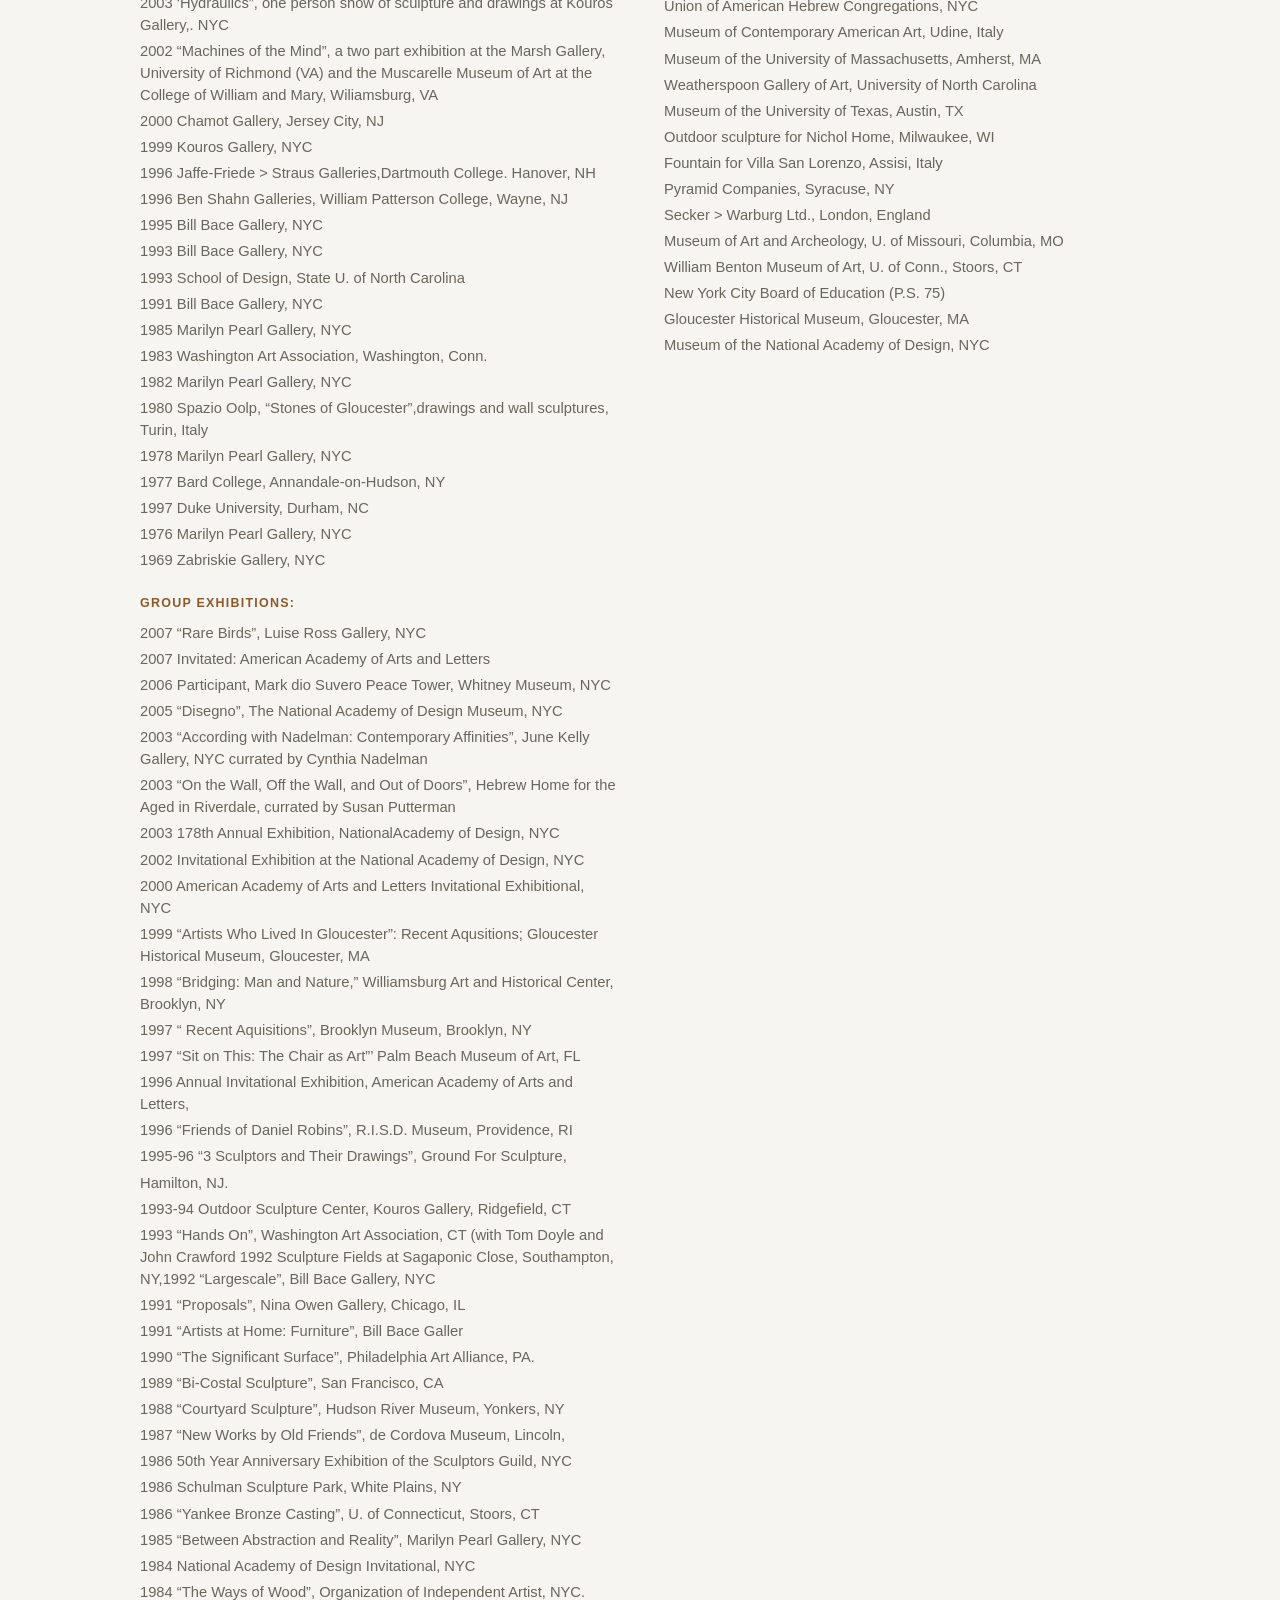
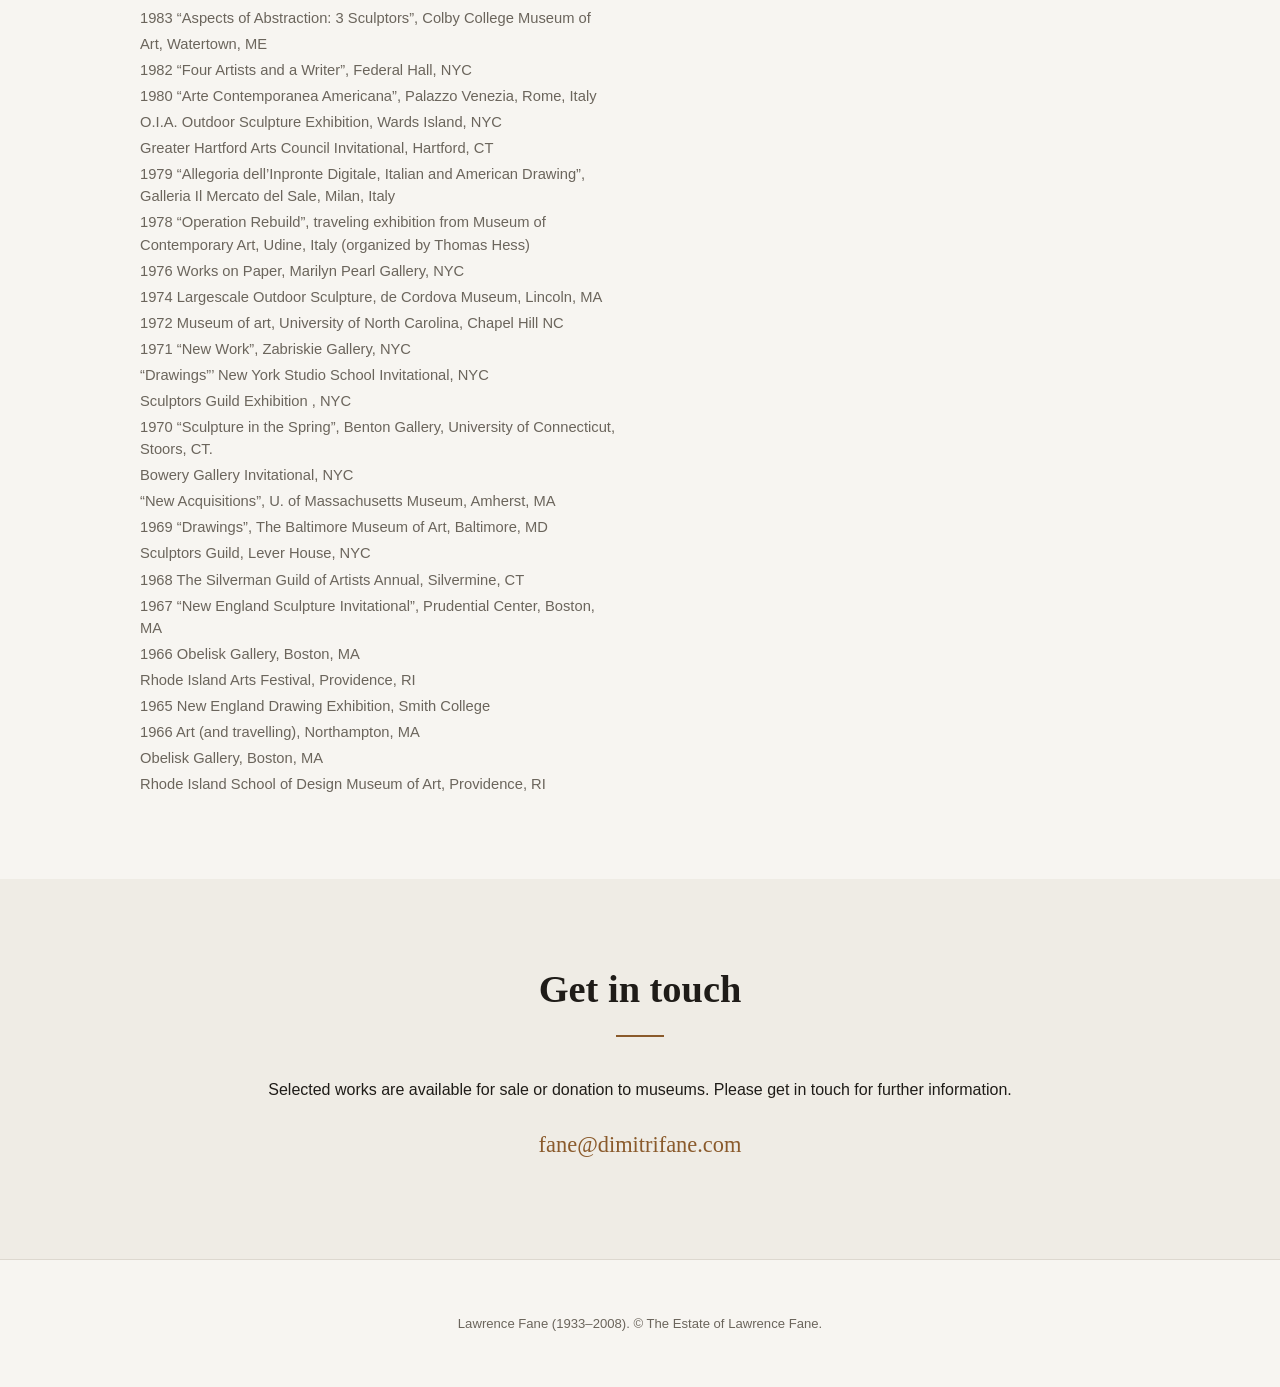
==== commit 2f24895c: "Add Instagram link to the main navigation Adds an Instagram icon + label to the header nav linking t" ====
--- a/docs/index.html
+++ b/docs/index.html
@@ -15,6 +15,10 @@
       <a href="#drawings">Drawings</a>
       <a href="#about">About</a>
       <a href="#contact">Contact</a>
+      <a class="nav-ig" href="https://www.instagram.com/lawrencefanestudio/" target="_blank" rel="noopener noreferrer" aria-label="Instagram — opens in a new tab">
+        <svg viewBox="0 0 24 24" width="16" height="16" fill="currentColor" aria-hidden="true"><path d="M12 2.16c3.2 0 3.58.01 4.85.07 1.17.05 1.8.25 2.23.41.56.22.96.48 1.38.9.42.42.68.82.9 1.38.16.42.36 1.06.41 2.23.06 1.27.07 1.65.07 4.85s-.01 3.58-.07 4.85c-.05 1.17-.25 1.81-.41 2.23-.22.56-.48.96-.9 1.38-.42.42-.82.68-1.38.9-.42.16-1.06.36-2.23.41-1.27.06-1.65.07-4.85.07s-3.58-.01-4.85-.07c-1.17-.05-1.81-.25-2.23-.41a3.7 3.7 0 0 1-1.38-.9 3.7 3.7 0 0 1-.9-1.38c-.16-.42-.36-1.06-.41-2.23-.06-1.27-.07-1.65-.07-4.85s.01-3.58.07-4.85c.05-1.17.25-1.81.41-2.23.22-.56.48-.96.9-1.38.42-.42.82-.68 1.38-.9.42-.16 1.06-.36 2.23-.41C8.42 2.17 8.8 2.16 12 2.16Zm0 1.62c-3.15 0-3.5.01-4.74.07-.97.04-1.5.21-1.85.34-.46.18-.8.4-1.15.74-.34.35-.56.69-.74 1.15-.13.35-.3.88-.34 1.85-.06 1.24-.07 1.59-.07 4.74s.01 3.5.07 4.74c.04.97.21 1.5.34 1.85.18.46.4.8.74 1.15.35.34.69.56 1.15.74.35.13.88.3 1.85.34 1.24.06 1.59.07 4.74.07s3.5-.01 4.74-.07c.97-.04 1.5-.21 1.85-.34.46-.18.8-.4 1.15-.74.34-.35.56-.69.74-1.15.13-.35.3-.88.34-1.85.06-1.24.07-1.59.07-4.74s-.01-3.5-.07-4.74c-.04-.97-.21-1.5-.34-1.85a3.1 3.1 0 0 0-.74-1.15 3.1 3.1 0 0 0-1.15-.74c-.35-.13-.88-.3-1.85-.34-1.24-.06-1.59-.07-4.74-.07Zm0 2.76a5.46 5.46 0 1 1 0 10.92 5.46 5.46 0 0 1 0-10.92Zm0 9a3.54 3.54 0 1 0 0-7.08 3.54 3.54 0 0 0 0 7.08Zm6.95-9.22a1.28 1.28 0 1 1-2.55 0 1.28 1.28 0 0 1 2.55 0Z"/></svg>
+        <span>Instagram</span>
+      </a>
     </nav>
   </header>
 
--- a/docs/styles.css
+++ b/docs/styles.css
@@ -35,6 +35,8 @@
   transition:color .2s;
 }
 .nav a:hover{color:var(--accent)}
+.nav a.nav-ig{display:inline-flex;align-items:center;gap:.4rem}
+.nav a.nav-ig svg{display:block}
 
 /* Hero */
 .hero{
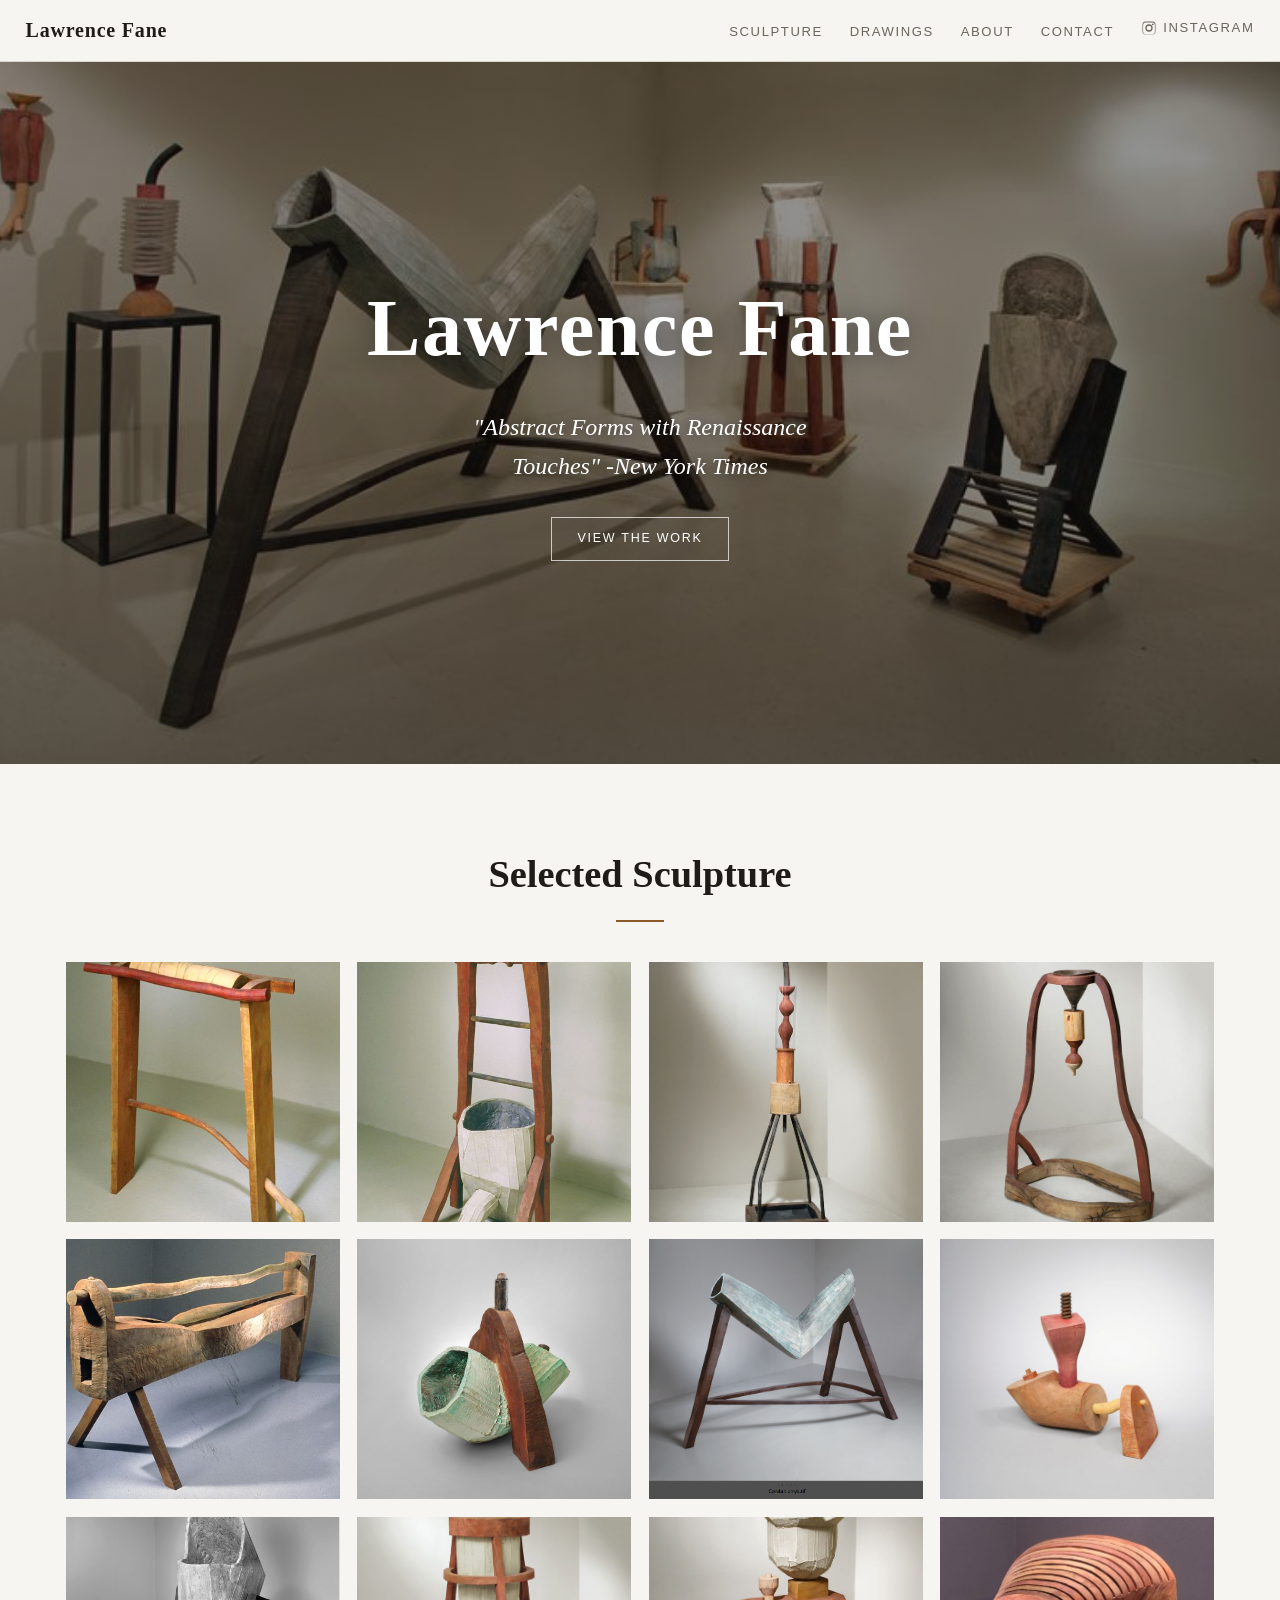
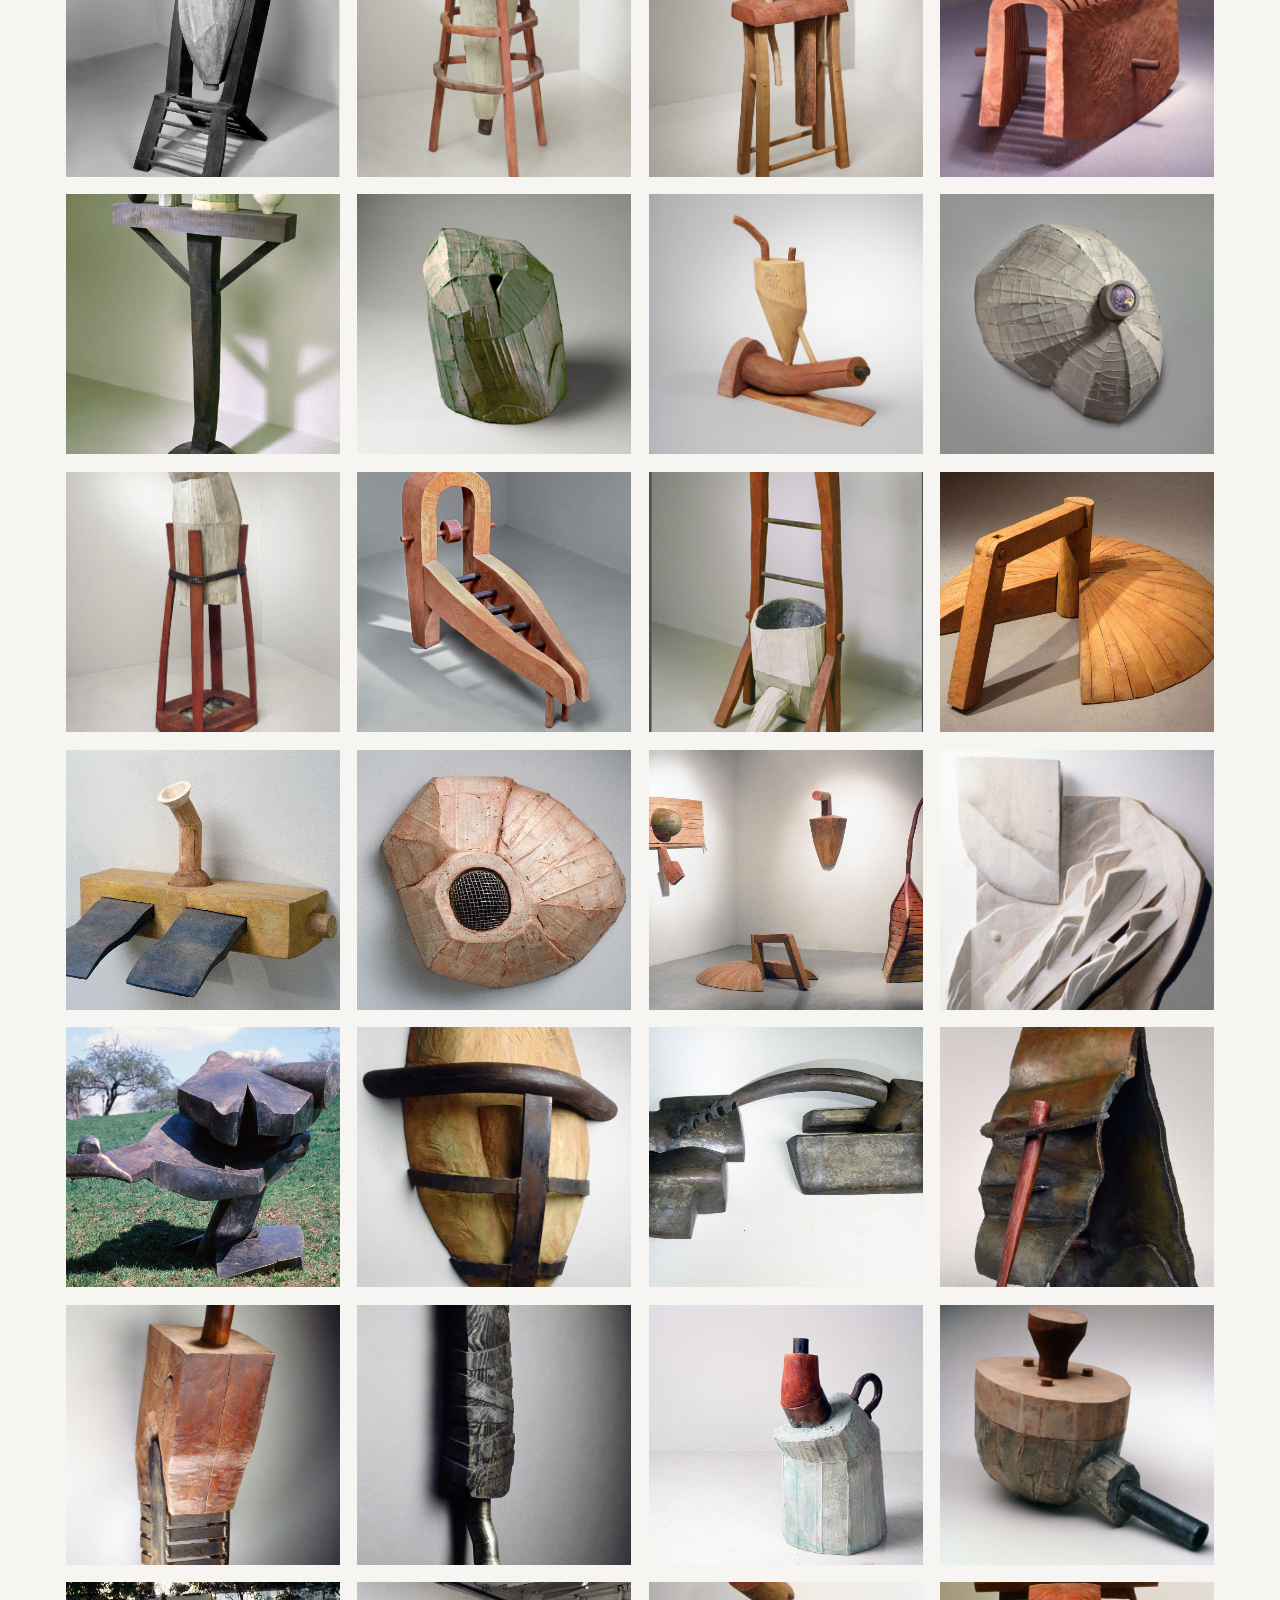
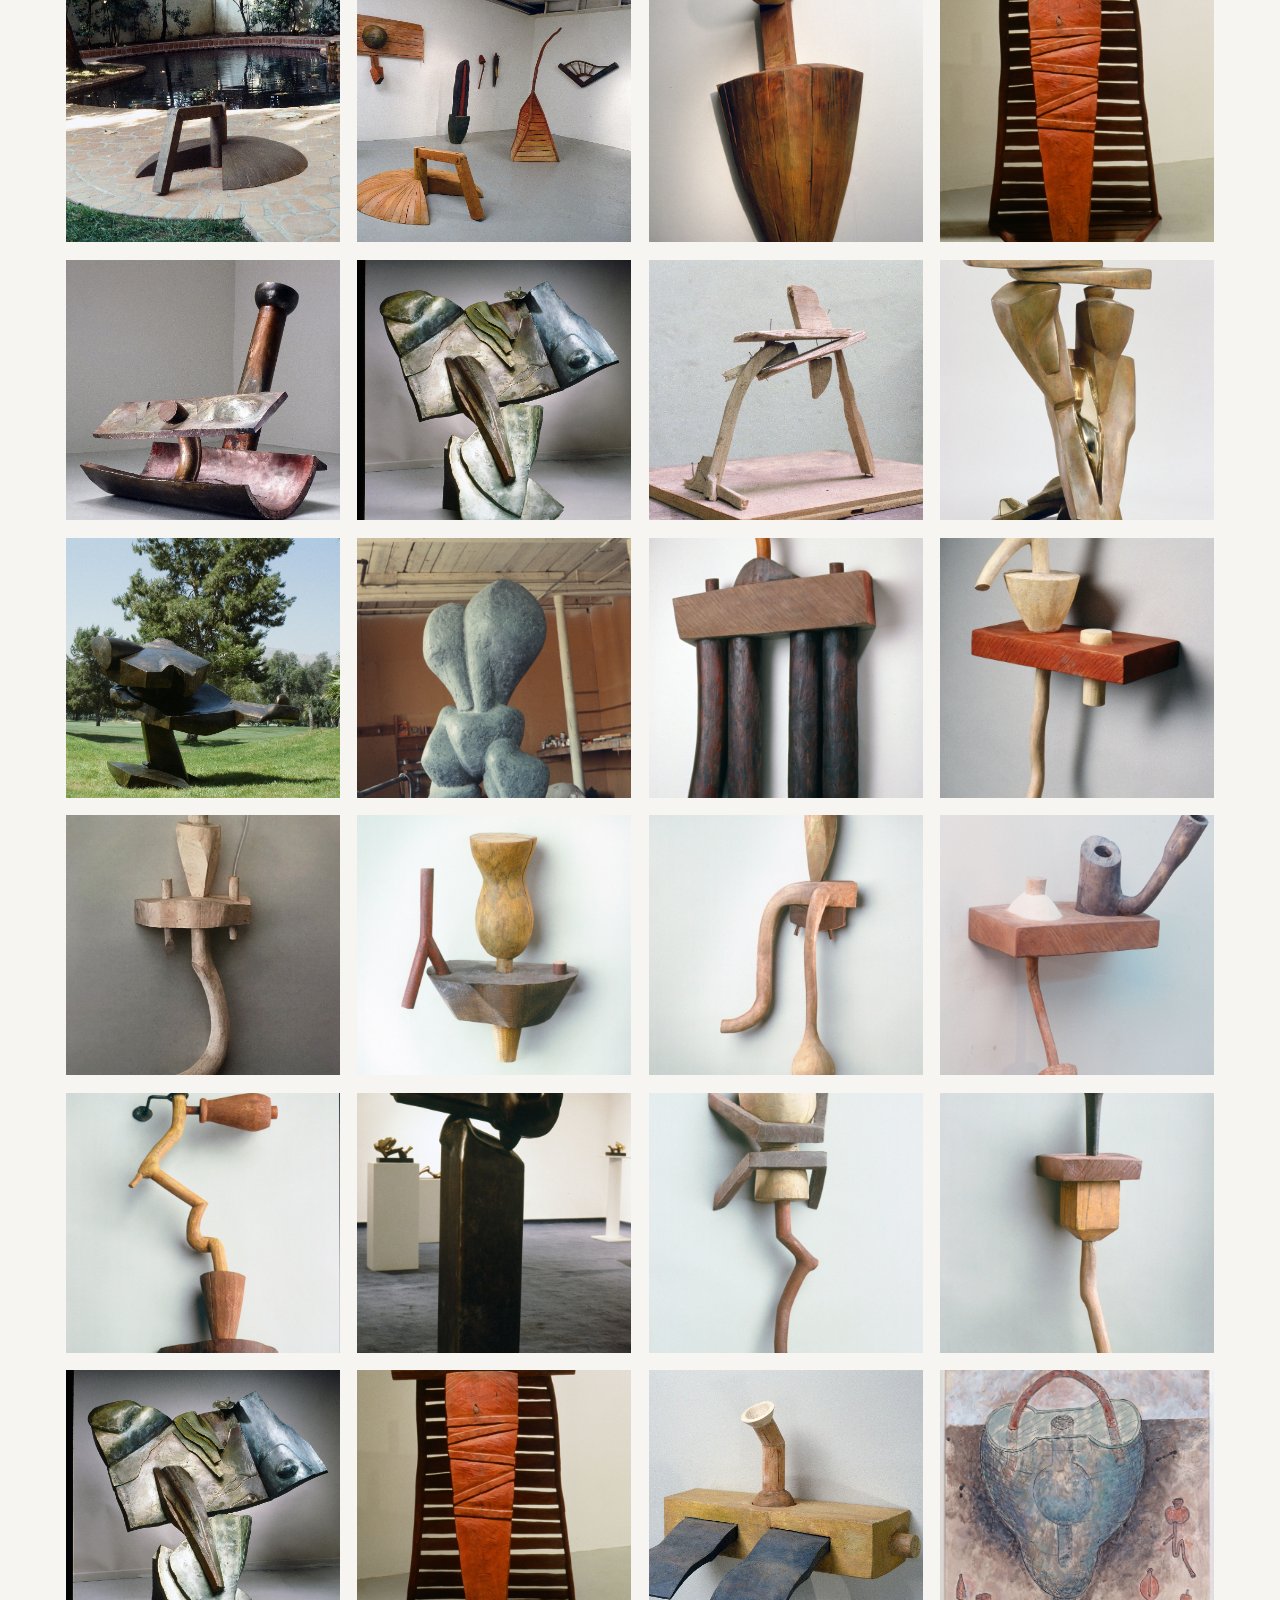
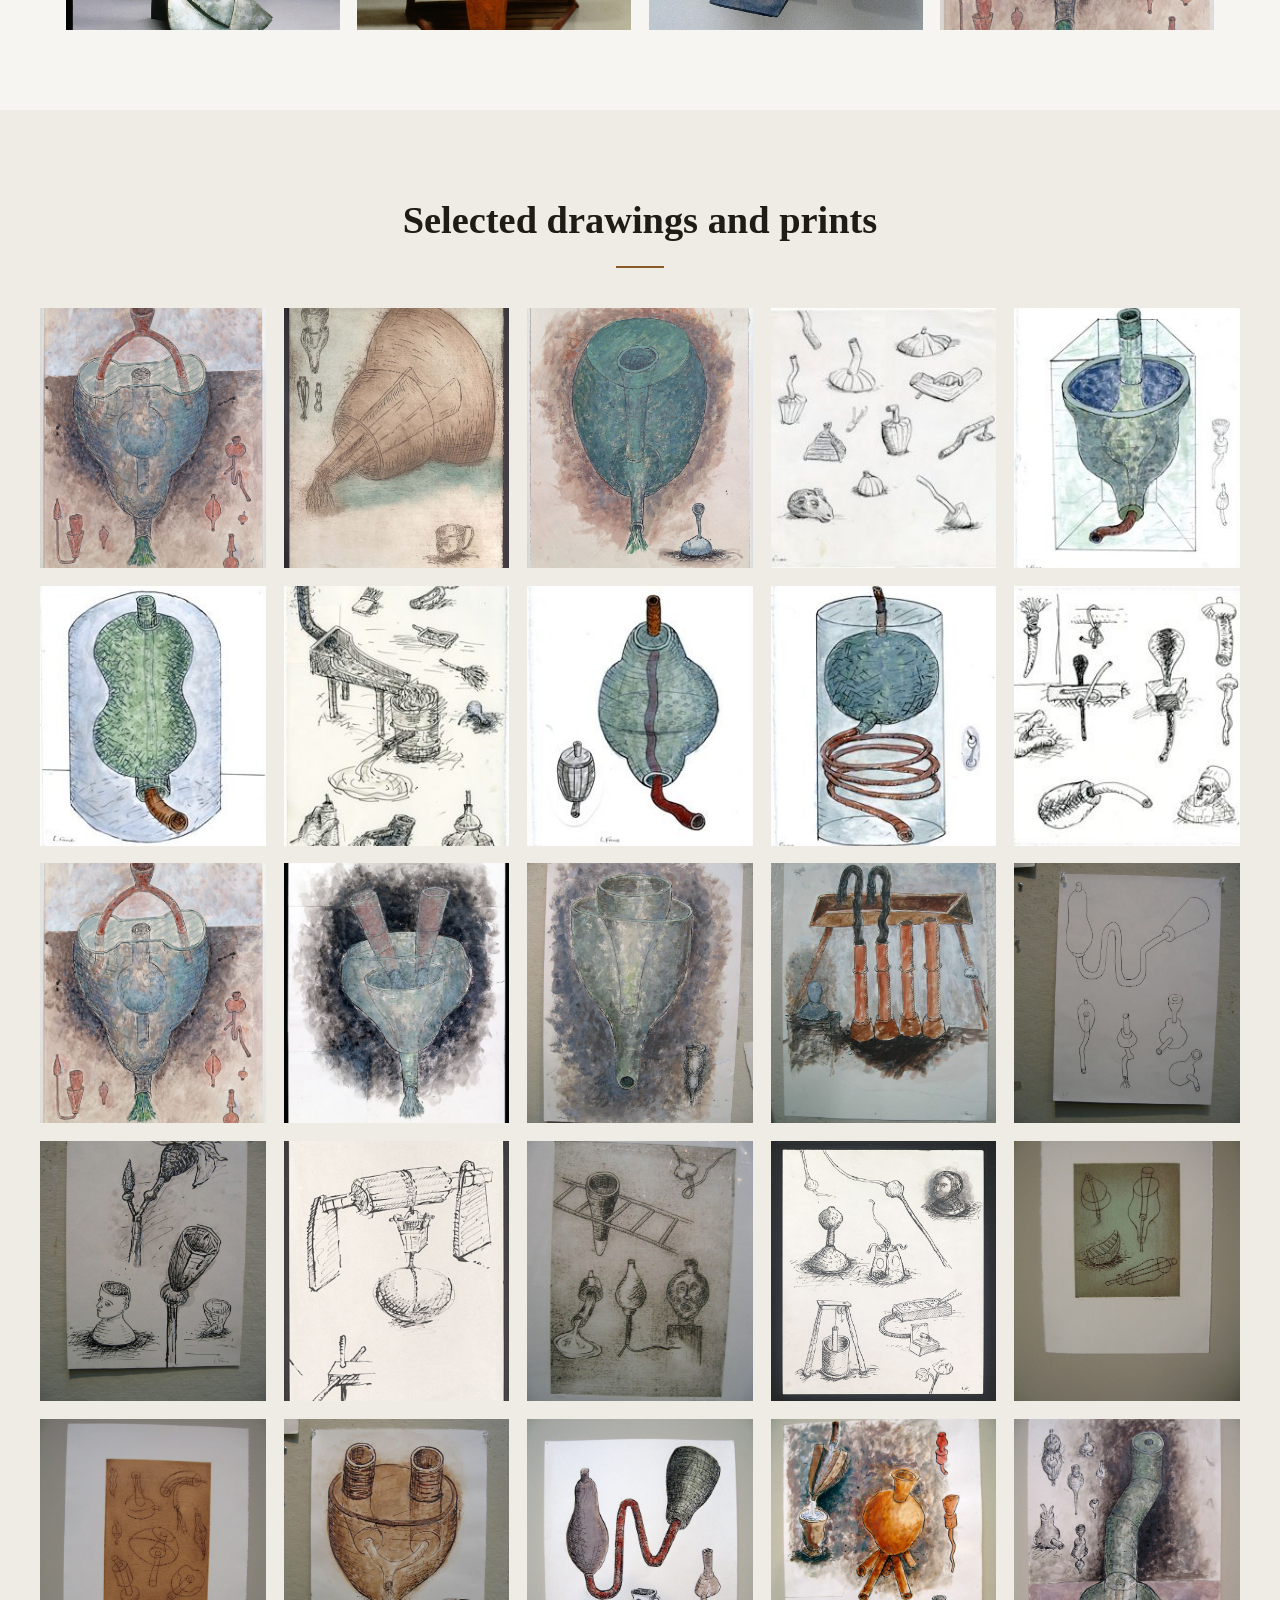
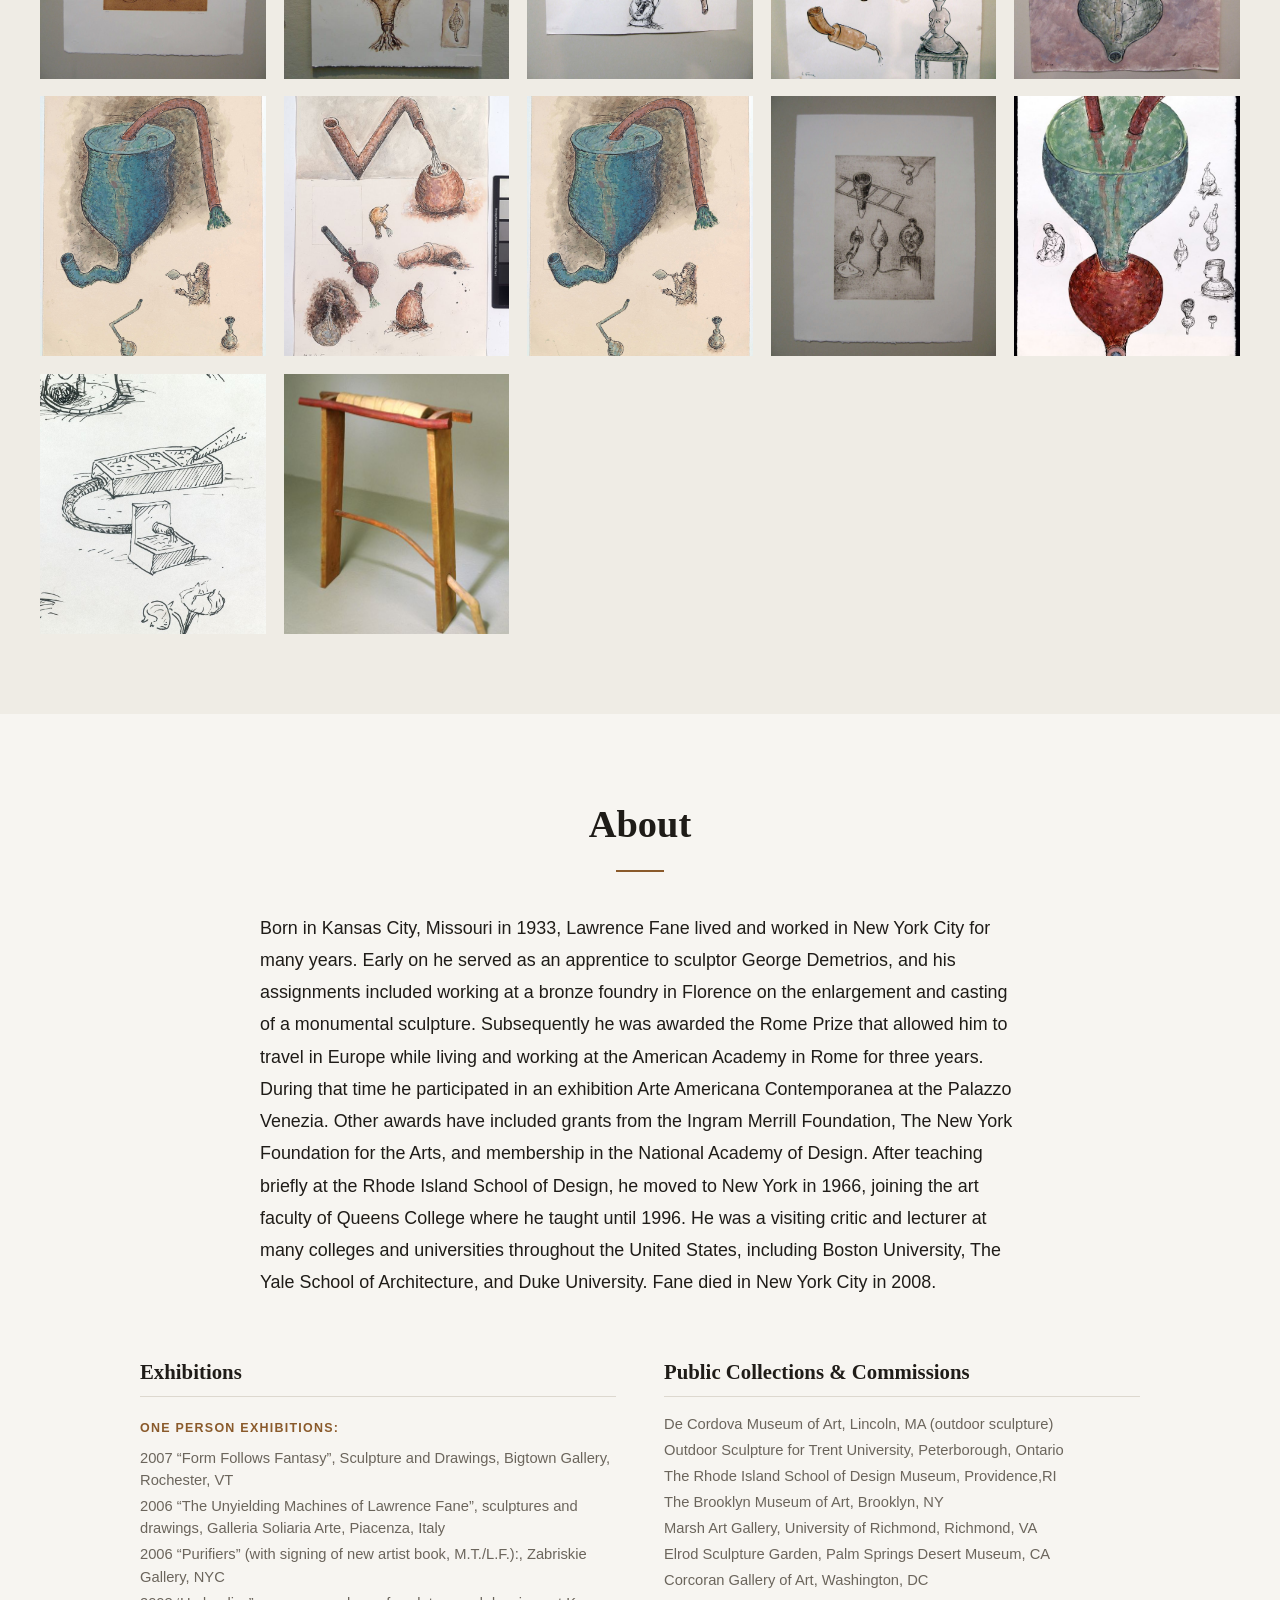
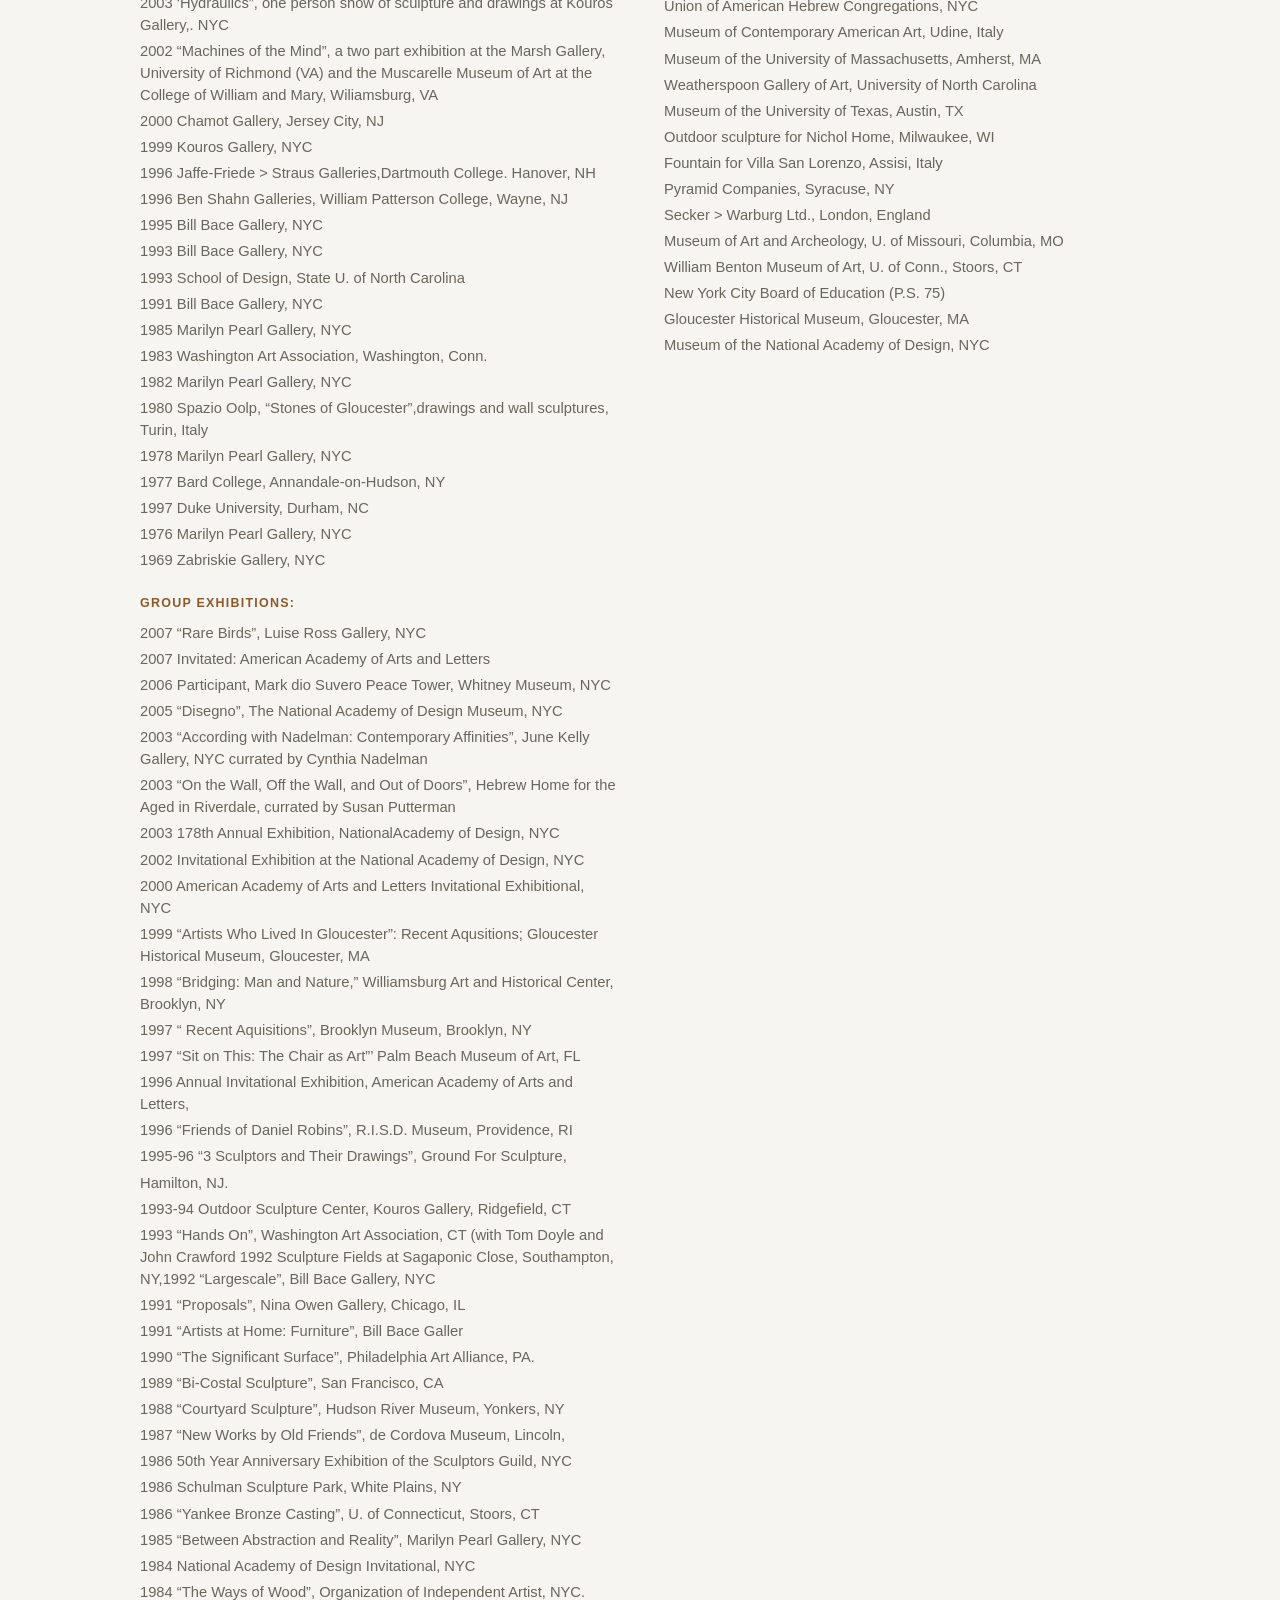
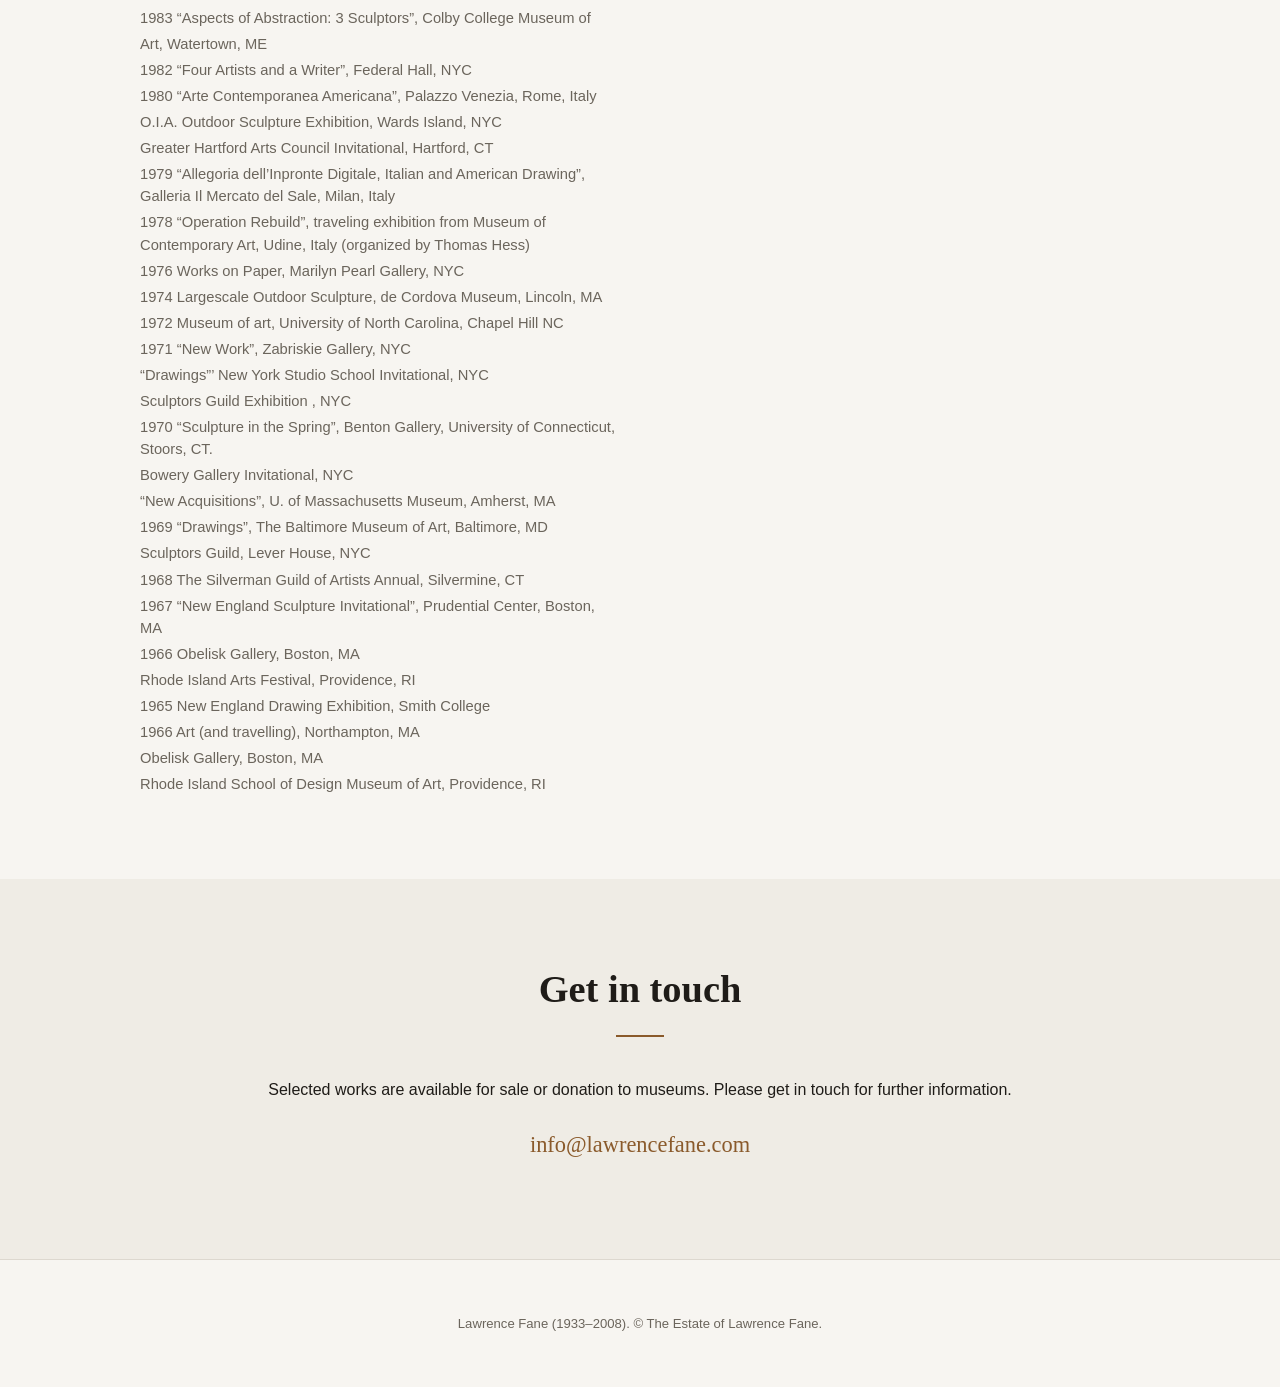
==== commit 630a1ee2: "Change contact email to info@lawrencefane.com Update the Get in touch link (and README) from fane@di" ====
--- a/docs/index.html
+++ b/docs/index.html
@@ -525,7 +525,7 @@
       </div>
       <div class="prose contact">
         <p>Selected works are available for sale or donation to museums. Please get in touch for further information.</p>
-        <p class="email-link"><a href="mailto:fane@dimitrifane.com">fane@dimitrifane.com</a></p>
+        <p class="email-link"><a href="mailto:info@lawrencefane.com">info@lawrencefane.com</a></p>
       </div>
     </section>
   </main>
